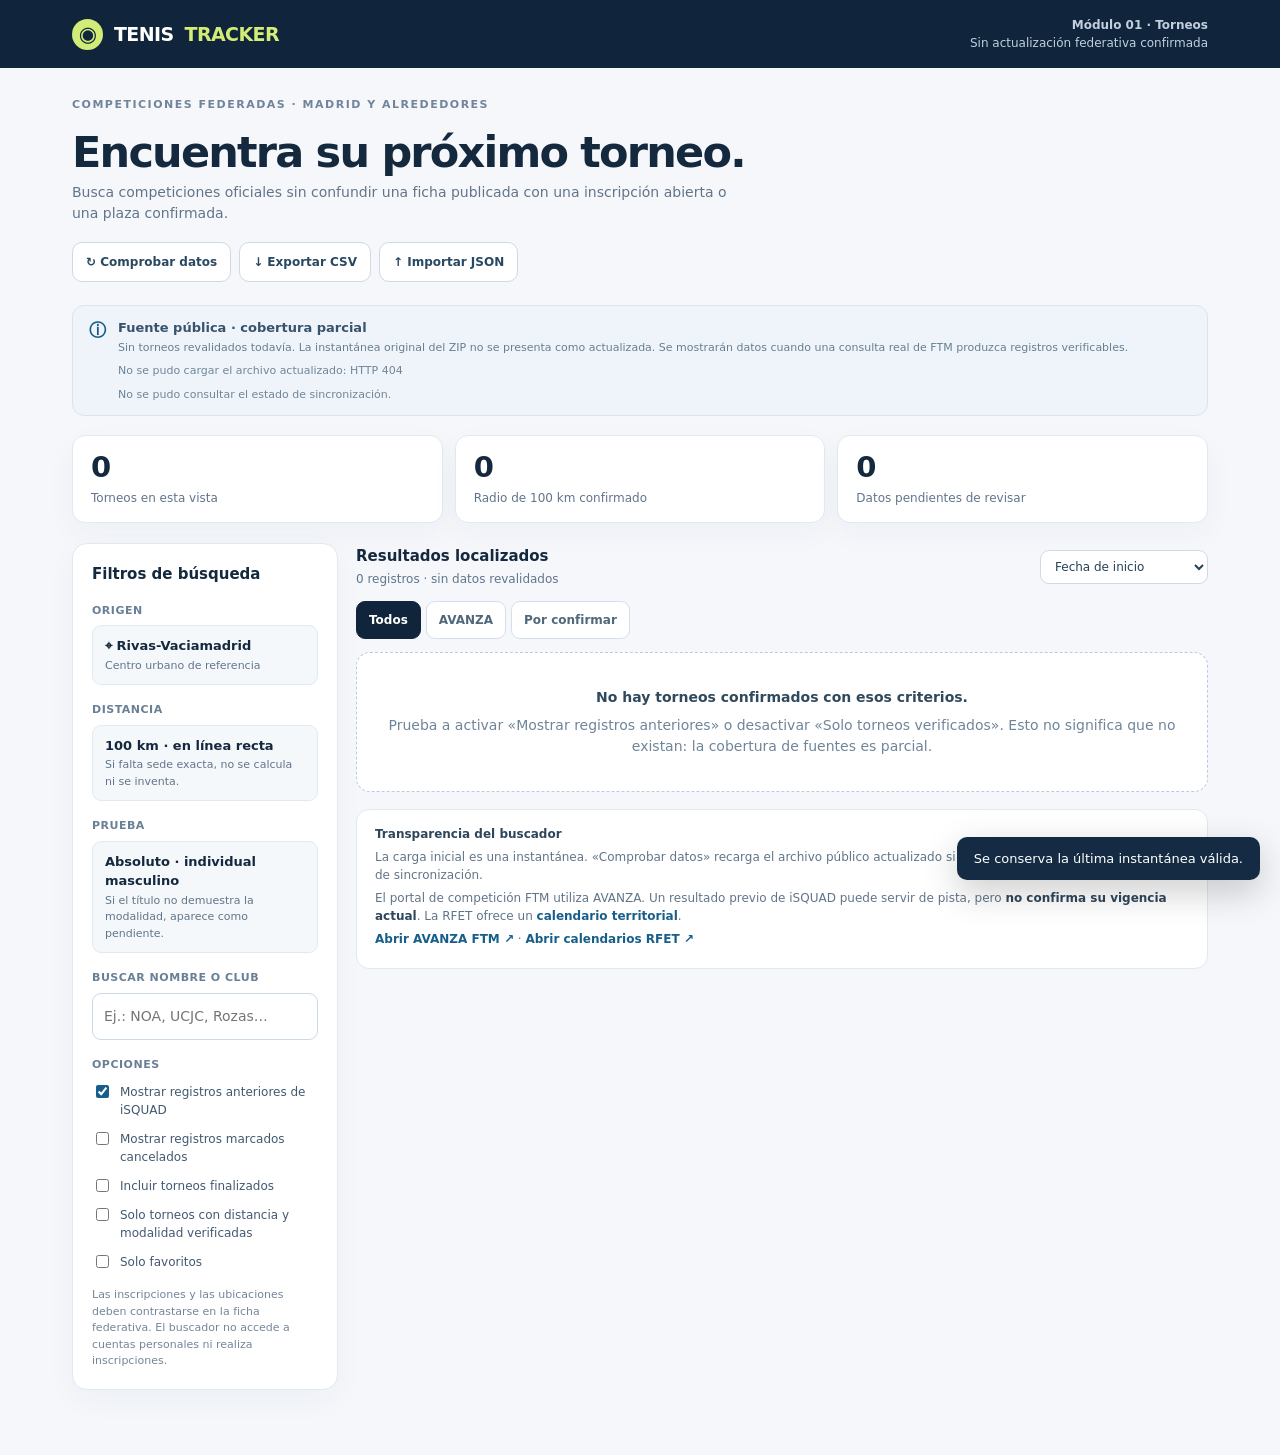
==== index.html @ 504c9804 "Publicar aplicación Tenis Tracker sin datos no revalidados" ====
<!doctype html>
<html lang="es">
<head>
<meta charset="utf-8"><meta name="viewport" content="width=device-width,initial-scale=1"><meta name="theme-color" content="#10243b">
<link rel="manifest" href="./manifest.webmanifest"><link rel="icon" href="assets/icon.svg" type="image/svg+xml">
<title>Tenis Tracker — Torneos</title>
<style>
:root{--nav:#10243b;--nav2:#1b3854;--lime:#d1ed77;--bg:#f5f7fb;--line:#e1e8f0;--paper:#fff;--text:#15293e;--muted:#61758a;--blue:#175e8b;--amber:#85541c;--amberbg:#fff2dc;--red:#a3373c;--redbg:#fff0f1;--ok:#215f4b;--okbg:#e9f6ee;--shadow:0 10px 30px rgba(32,55,79,.04)}*{box-sizing:border-box}html{scroll-behavior:smooth}body{margin:0;color:var(--text);background:var(--bg);font:14px/1.5 system-ui,-apple-system,'Segoe UI',Roboto,Arial,sans-serif}button,input,select{font:inherit}button{cursor:pointer}a{color:var(--blue);text-decoration:none}a:hover{text-decoration:underline}button:focus-visible,input:focus-visible,select:focus-visible{outline:3px solid #91b6db;outline-offset:2px}.header{background:var(--nav);color:white}.headerInner{max-width:1180px;margin:auto;padding:16px 22px;display:flex;align-items:center;justify-content:space-between;gap:15px}.logo{display:flex;align-items:center;gap:11px;font-size:19px;font-weight:900;letter-spacing:-.6px}.logoBall{width:31px;height:31px;border-radius:50%;display:grid;place-items:center;background:var(--lime);color:var(--nav);font-size:21px}.logo span{color:var(--lime)}.headerRight{font-size:12px;color:#c1d0df;text-align:right}.shell{max-width:1180px;margin:auto;padding:29px 22px 65px}.eyebrow{font-size:11px;text-transform:uppercase;color:#71849a;letter-spacing:1.5px;font-weight:800}.hero{display:flex;justify-content:space-between;align-items:end;gap:18px;flex-wrap:wrap;margin:6px 0 23px}.hero h1{font-size:clamp(28px,4.4vw,43px);letter-spacing:-1.8px;line-height:1.13;margin:8px 0 6px}.hero p{margin:0;color:var(--muted);max-width:660px}.heroBtns{display:flex;flex-wrap:wrap;gap:8px}.btn{border:1px solid #ccdae6;border-radius:10px;background:white;padding:10px 13px;font-size:12px;font-weight:800;color:#294861;display:inline-flex;align-items:center;gap:6px;justify-content:center}.btn:hover{background:#f0f5f8;text-decoration:none}.btn.primary{background:var(--nav);color:white;border-color:var(--nav)}.btn.primary:hover{background:#244661}.sourceBanner{border:1px solid #d9e4ed;background:#eef4fa;border-radius:12px;padding:12px 16px;display:flex;align-items:flex-start;gap:12px;margin-bottom:19px;color:#37536d}.sourceBanner .info{font-weight:900;color:#1a5c87;font-size:17px}.sourceBanner strong{display:block;font-size:13px}.sourceBanner small{display:block;margin-top:2px;color:#667e91;font-size:11px}.stats{display:grid;grid-template-columns:repeat(3,1fr);gap:12px;margin-bottom:20px}.stat{background:white;border:1px solid var(--line);border-radius:13px;padding:15px 18px;box-shadow:var(--shadow)}.statNum{font-size:29px;line-height:1.15;font-weight:850;letter-spacing:-1px}.statLabel{margin-top:5px;font-size:12px;color:var(--muted)}.content{display:grid;grid-template-columns:266px minmax(0,1fr);gap:18px;align-items:start}.pane{border:1px solid var(--line);border-radius:15px;background:white;box-shadow:var(--shadow)}.sidebar{padding:19px}.sidebar h2{font-size:15px;margin:0 0 12px}.flabel{display:block;font-size:11px;text-transform:uppercase;letter-spacing:.5px;font-weight:800;color:#688096;margin:17px 0 6px}.locked{background:#f5f8fb;border:1px solid #e2eaf1;border-radius:9px;padding:10px 12px;font-size:13px;font-weight:700}.locked small{font-size:11px;color:var(--muted);display:block;font-weight:400;margin-top:2px}.sidebar input[type=search]{width:100%;border:1px solid #ccdae5;padding:12px 11px;border-radius:9px;outline-color:#558dbd}.checks{display:grid;gap:11px;margin-top:10px}.check{display:flex;gap:8px;align-items:flex-start;color:#435970;font-size:12px;cursor:pointer}.check input{margin-top:2px;accent-color:var(--blue)}.sidebarHelp{font-size:11px;color:#74859a;margin:16px 0 0}.results{min-width:0}.resultTop{display:flex;align-items:center;justify-content:space-between;gap:12px;flex-wrap:wrap;margin:2px 0 12px}.resultTop strong{font-size:15px}.resultTop small{font-size:12px;color:var(--muted)}.resultTop select{border:1px solid #cfdae6;border-radius:9px;padding:8px 10px;background:white;color:#254257;font-size:12px}.tabs{display:flex;gap:5px;flex-wrap:wrap;margin-bottom:13px}.tab{border:1px solid #d4e0e9;background:white;border-radius:9px;padding:9px 12px;font-size:12px;font-weight:750;color:#50687b}.tab.active{color:white;border-color:var(--nav);background:var(--nav)}.list{display:grid;gap:13px}.tour{background:white;border:1px solid var(--line);border-radius:15px;padding:18px 20px;box-shadow:var(--shadow)}.cardHead{display:flex;justify-content:space-between;align-items:center;gap:8px;flex-wrap:wrap}.originTag{font-size:10px;color:#688197;font-weight:850;letter-spacing:.65px;text-transform:uppercase}.tag{font-size:11px;font-weight:800;padding:5px 9px;border-radius:100px;background:#e8f1f9;color:#255676}.tag.review{background:var(--amberbg);color:var(--amber)}.tag.cancel{background:var(--redbg);color:var(--red)}.tag.green{background:var(--okbg);color:var(--ok)}.tour h3{font-size:19px;letter-spacing:-.4px;line-height:1.25;margin:10px 0 5px}.sub{font-size:12px;color:#627a90}.pills{display:flex;flex-wrap:wrap;gap:7px;margin:13px 0}.pill{background:#f2f6fa;padding:6px 9px;border-radius:7px;font-size:11px;font-weight:650;color:#4a6377}.warning{border-left:3px solid #dbab62;background:#fffbf5;padding:9px 11px;border-radius:0 8px 8px 0;font-size:12px;color:#715730;margin:10px 0}.evidence{font-size:11px;color:#61798c;margin-top:9px}.cardFooter{border-top:1px solid var(--line);margin-top:13px;padding-top:13px;display:flex;align-items:center;justify-content:space-between;gap:12px;flex-wrap:wrap}.smallText{font-size:11px;color:#788c9f}.cardActions{display:flex;gap:7px;align-items:center}.fav{color:#325067;font-size:12px;font-weight:800;border:1px solid #d0deea;background:white;border-radius:8px;padding:8px 10px}.fav.on{background:#edf6d3;color:#44621b;border-color:#d4e5a1}.official{background:var(--nav);border:1px solid var(--nav);color:white;border-radius:8px;padding:8px 11px;font-size:12px;font-weight:800}.official:hover{background:var(--nav2);color:white;text-decoration:none}.empty{border:1px dashed #b7cce0;background:white;border-radius:14px;padding:34px 24px;text-align:center;color:#708599}.empty strong{display:block;color:#31495c;margin-bottom:7px}.details{margin-top:17px;background:white;border:1px solid var(--line);border-radius:13px;padding:15px 18px;color:#617589;font-size:12px}.details strong{color:#2e465b}.details p{margin:5px 0}.details a{font-weight:750}.loadStatus{font-size:11px;color:#708599;margin-top:7px}input[type=file]{display:none}.toast{position:fixed;bottom:20px;right:20px;background:#142b43;color:#fff;padding:12px 17px;border-radius:10px;box-shadow:0 12px 36px rgba(0,0,0,.2);font-size:13px;max-width:340px;z-index:100}.hidden{display:none!important}@media(max-width:850px){.content{grid-template-columns:1fr}.sidebar{display:grid;grid-template-columns:1fr 1fr;gap:0 17px}.sidebar h2,.sidebar .span2{grid-column:1/-1}}@media(max-width:550px){.headerInner{padding:14px 15px}.headerRight{max-width:180px}.shell{padding:21px 13px 45px}.hero{margin-bottom:18px}.heroBtns{width:100%}.heroBtns>*{flex:1}.stats{gap:7px}.stat{padding:12px 10px}.statNum{font-size:24px}.statLabel{font-size:10px}.sidebar{display:block}.tour{padding:14px}.tour h3{font-size:17px}.cardFooter{align-items:flex-start}.cardActions{width:100%;justify-content:flex-end}.sourceBanner{padding:10px}}
</style>
</head>
<body>
<header class="header"><div class="headerInner"><div class="logo"><div class="logoBall">◉</div> TENIS<span>TRACKER</span></div><div class="headerRight"><strong>Módulo 01 · Torneos</strong><div id="headerDate">Cargando instantánea…</div></div></div></header>
<main class="shell">
 <div class="eyebrow">Competiciones federadas · Madrid y alrededores</div>
 <div class="hero"><div><h1>Encuentra su próximo torneo.</h1><p>Busca competiciones oficiales sin confundir una ficha publicada con una inscripción abierta o una plaza confirmada.</p></div><div class="heroBtns"><button class="btn" id="refresh">↻ Comprobar datos</button><button class="btn" id="csv">↓ Exportar CSV</button><label class="btn" for="file">↑ Importar JSON</label><input id="file" type="file" accept="application/json,.json"></div></div>
 <div class="sourceBanner"><span class="info">ⓘ</span><div><strong id="coverageTitle">Fuente pública · cobertura parcial</strong><small id="coverageText">Solo se muestran datos asociados a fichas y listados federativos. No hay API pública verificada ni conexión en directo desde el navegador.</small><div id="loadStatus" class="loadStatus"></div><div id="syncStatus" class="loadStatus" role="status"></div></div></div>
 <section class="stats" aria-label="Resumen"><div class="stat"><div class="statNum" id="count">—</div><div class="statLabel">Torneos en esta vista</div></div><div class="stat"><div class="statNum" id="inRadius">—</div><div class="statLabel">Radio de 100 km confirmado</div></div><div class="stat"><div class="statNum" id="needsReview">—</div><div class="statLabel">Datos pendientes de revisar</div></div></section>
 <div class="content">
  <aside class="pane sidebar"><h2>Filtros de búsqueda</h2><div><label class="flabel">Origen</label><div class="locked">⌖ Rivas-Vaciamadrid<small>Centro urbano de referencia</small></div></div><div><label class="flabel">Distancia</label><div class="locked">100 km · en línea recta<small>Si falta sede exacta, no se calcula ni se inventa.</small></div></div><div class="span2"><label class="flabel">Prueba</label><div class="locked">Absoluto · individual masculino<small>Si el título no demuestra la modalidad, aparece como pendiente.</small></div></div><div class="span2"><label class="flabel" for="query">Buscar nombre o club</label><input id="query" type="search" placeholder="Ej.: NOA, UCJC, Rozas…" autocomplete="off"></div><div class="span2"><label class="flabel">Opciones</label><div class="checks"><label class="check"><input id="includeLegacy" type="checkbox" checked> Mostrar registros anteriores de iSQUAD</label><label class="check"><input id="includeCanceled" type="checkbox"> Mostrar registros marcados cancelados</label><label class="check"><input id="includeEnded" type="checkbox"> Incluir torneos finalizados</label><label class="check"><input id="exactOnly" type="checkbox"> Solo torneos con distancia y modalidad verificadas</label><label class="check"><input id="onlyFav" type="checkbox"> Solo favoritos</label></div></div><div class="sidebarHelp span2">Las inscripciones y las ubicaciones deben contrastarse en la ficha federativa. El buscador no accede a cuentas personales ni realiza inscripciones.</div></aside>
  <section class="results"><div class="resultTop"><div><strong>Resultados localizados</strong><br><small id="hint">Clasificación conservadora por nivel de verificación</small></div><select id="sort" aria-label="Orden"><option value="date">Fecha de inicio</option><option value="ending">Fecha de finalización</option><option value="name">Nombre A–Z</option></select></div><nav class="tabs" aria-label="Tipo de resultados"><button data-tab="all" class="tab active">Todos</button><button data-tab="published" class="tab">AVANZA</button><button data-tab="pending" class="tab">Por confirmar</button></nav><div id="cards" class="list" aria-live="polite"></div>
   <div class="details"><strong>Transparencia del buscador</strong><p id="desc">La carga inicial es una instantánea. «Comprobar datos» recarga el archivo público actualizado si la web está alojada con un proceso de sincronización.</p><p>El portal de competición FTM utiliza AVANZA. Un resultado previo de iSQUAD puede servir de pista, pero <strong>no confirma su vigencia actual</strong>. La RFET ofrece un <a href="https://www.rfet.es/es/calendarios.html" target="_blank" rel="noopener">calendario territorial</a>.</p><p><a href="https://competicion.ftm.es/app/" target="_blank" rel="noopener">Abrir AVANZA FTM ↗</a> · <a href="https://www.rfet.es/es/calendarios.html" target="_blank" rel="noopener">Abrir calendarios RFET ↗</a></p></div>
  </section>
 </div>
</main><div id="toast" class="toast hidden" role="status" aria-live="polite"></div>
<script>
const EMBEDDED = {"schemaVersion":1,"generatedAt":null,"generationMode":"sin_sincronizacion_real_confirmada","origin":{"name":"Rivas-Vaciamadrid","lat":40.3293,"lon":-3.5161,"radiusKm":100},"coverage":"Sin torneos revalidados todavía. La instantánea original del ZIP no se presenta como actualizada. Se mostrarán datos cuando una consulta real de FTM produzca registros verificables.","sources":[{"label":"FTM AVANZA · portal oficial","url":"https://competicion.ftm.es/app/","role":"primaria"},{"label":"RFET · calendarios territoriales","url":"https://www.rfet.es/es/calendarios.html","role":"enlace institucional"}],"tournaments":[]};
let payload=EMBEDDED, tab='all', toastTimer=null;const $=id=>document.getElementById(id);
const allowedHosts=['competicion.ftm.es','ftm.es','www.rfet.es','resultadostenis.isquad.es'];
function validURL(input){try{const u=new URL(input);return u.protocol==='https:'&&allowedHosts.includes(u.hostname)?u.href:null}catch(_){return null}}
function esc(s){return String(s??'').replace(/[&<>"']/g,c=>({'&':'&amp;','<':'&lt;','>':'&gt;','"':'&quot;',"'":'&#39;'}[c]))}
function asDate(s){if(!/^\d{4}-\d\d-\d\d$/.test(s))return null;const d=new Date(s+'T12:00:00Z');return Number.isNaN(d.getTime())?null:d}
function todayISO(){const parts=new Intl.DateTimeFormat('en-CA',{year:'numeric',month:'2-digit',day:'2-digit',timeZone:'Europe/Madrid'}).formatToParts(new Date());const d=Object.fromEntries(parts.map(p=>[p.type,p.value]));return `${d.year}-${d.month}-${d.day}`}
function dateLabel(s){const d=asDate(s);return d?new Intl.DateTimeFormat('es-ES',{day:'numeric',month:'short',year:'numeric',timeZone:'UTC'}).format(d):'Fecha pendiente'}
function dateTimeLabel(s){const d=new Date(s||'');return Number.isNaN(d.valueOf())?'fecha desconocida':new Intl.DateTimeFormat('es-ES',{day:'numeric',month:'short',year:'numeric',hour:'2-digit',minute:'2-digit',timeZone:'Europe/Madrid'}).format(d)}
function toast(s){$('toast').textContent=s;$('toast').classList.remove('hidden');clearTimeout(toastTimer);toastTimer=setTimeout(()=>$('toast').classList.add('hidden'),4300)}
function validate(d){if(!d||d.schemaVersion!==1||!Array.isArray(d.tournaments)||d.tournaments.length>5000)throw new Error('Formato de datos no válido');for(const t of d.tournaments){if(!t.id||!t.name||!asDate(t.startDate)||!asDate(t.endDate)||!validURL(t.sourceUrl))throw new Error('Falta identificador, fecha o fuente oficial segura');if(t.distanceKm!==null&&t.distanceKm!==undefined&&(!Number.isFinite(t.distanceKm)||t.distanceKm<0))throw new Error('Distancia inválida');}return d}
let favourites=new Set();try{favourites=new Set(JSON.parse(localStorage.getItem('tt_v2_favs')||'[]'))}catch(_){}
function status(t){if(t.status==='cancelled'||t.status==='cancelled_legacy')return ['Cancelado en origen previo','cancel'];if(t.status==='needs_review')return ['Conflicto · revisar','review'];if(t.verification==='isquad_prior')return ['Pendiente AVANZA','review'];if(t.individualMaleVerified&&t.distanceVerified&&t.distanceKm<=100)return ['Datos contrastados','green'];return ['Publicado · sin verificar','review']}
function filtered(){const q=$('query').value.trim().toLocaleLowerCase('es');const now=todayISO();return payload.tournaments.filter(t=>{if(!$('includeLegacy').checked&&t.verification==='isquad_prior')return false;if(!$('includeCanceled').checked&&(t.status==='cancelled'||t.status==='cancelled_legacy'))return false;if(!$('includeEnded').checked&&t.endDate<now)return false;if($('exactOnly').checked&&!(t.distanceVerified&&Number(t.distanceKm)<=100&&t.individualMaleVerified))return false;if($('onlyFav').checked&&!favourites.has(t.id))return false;if(tab==='published'&&t.verification!=='ftm_home'&&t.verification!=='ftm_club'&&t.verification!=='ftm_api')return false;if(tab==='pending'&&t.verification!=='isquad_prior'&&t.status!=='needs_review'&&t.individualMaleVerified&&t.distanceVerified)return false;return !q||`${t.name} ${t.club||''} ${t.location||''}`.toLocaleLowerCase('es').includes(q)}).sort((a,b)=>{const order=$('sort').value;if(order==='name')return a.name.localeCompare(b.name,'es');if(order==='ending')return a.endDate.localeCompare(b.endDate);return a.startDate.localeCompare(b.startDate)})}
function render(){let all=filtered();$('count').textContent=all.length;$('inRadius').textContent=all.filter(t=>t.distanceVerified&&Number(t.distanceKm)<=100&&t.individualMaleVerified).length;$('needsReview').textContent=all.filter(t=>!t.distanceVerified||!t.individualMaleVerified||t.status==='needs_review'||t.verification==='isquad_prior').length;
$('headerDate').textContent=payload.generatedAt?'Datos obtenidos: '+dateTimeLabel(payload.generatedAt):'Sin actualización federativa confirmada';$('coverageText').textContent=payload.coverage||'Cobertura parcial: los registros de la portada no abarcan todos los torneos';$('hint').textContent=all.length+' registros · '+(payload.generatedAt?'última obtención '+dateTimeLabel(payload.generatedAt):'sin datos revalidados');
$('cards').innerHTML=all.length?all.map(t=>{let [lab,cls]=status(t);const link=validURL(t.sourceUrl);const extra=validURL(t.extraSourceUrl);const distance=t.distanceVerified&&t.distanceKm!==null?(t.distanceKm.toFixed(1)+' km'):'Distancia sin verificar';const cat=(t.individualMaleVerified?'Individual masculino confirmado':'Individual masculino por confirmar');return `<article class="tour"><div class="cardHead"><span class="originTag">${t.verification==='isquad_prior'?'iSQUAD · registro anterior':'FTM · AVANZA'}</span><span class="tag ${cls}">${esc(lab)}</span></div><h3>${esc(t.name)}</h3><div class="sub">⌖ ${esc(t.club||'Organizador sin verificar')}</div><div class="pills"><span class="pill">▦ ${dateLabel(t.startDate)} – ${dateLabel(t.endDate)}</span><span class="pill">${esc(cat)}</span><span class="pill">${esc(distance)}</span>${t.surface?`<span class="pill">${esc(t.surface)}</span>`:''}</div><div class="sub">${esc(t.location||'Sede sin confirmar')} · Inscripción: ${t.registration==='open'?'Abierta (confirmación fechada)':t.registration==='closed'?'Cerrada en registro de origen':'No confirmada'}</div>${t.note?`<div class="warning">${esc(t.note)}</div>`:''}<div class="evidence">${esc(t.evidence||'Fuente publicada; faltan campos por contrastar.')}</div><div class="cardFooter"><div class="smallText">ID ${esc(t.id)}${extra?`<div><a href="${extra}" target="_blank" rel="noopener noreferrer">Contrastar segunda fuente ↗</a></div>`:''}</div><div class="cardActions"><button class="fav ${favourites.has(t.id)?'on':''}" data-fav="${esc(t.id)}">${favourites.has(t.id)?'★ Guardado':'☆ Guardar'}</button>${link?`<a class="official" href="${link}" target="_blank" rel="noopener noreferrer">Fuente oficial ↗</a>`:''}</div></div></article>`}).join(''):'<div class="empty"><strong>No hay torneos confirmados con esos criterios.</strong>Prueba a activar «Mostrar registros anteriores» o desactivar «Solo torneos verificados». Esto no significa que no existan: la cobertura de fuentes es parcial.</div>';
document.querySelectorAll('[data-fav]').forEach(el=>el.addEventListener('click',()=>{let k=el.dataset.fav;favourites.has(k)?favourites.delete(k):favourites.add(k);try{localStorage.setItem('tt_v2_favs',JSON.stringify([...favourites]))}catch(_){}render()}))}
['query','includeLegacy','includeCanceled','includeEnded','exactOnly','onlyFav','sort'].forEach(id=>$(id).addEventListener(id==='query'?'input':'change',render));document.querySelectorAll('[data-tab]').forEach(el=>el.addEventListener('click',()=>{tab=el.dataset.tab;document.querySelectorAll('[data-tab]').forEach(a=>a.classList.toggle('active',a.dataset.tab===tab));render()}));
async function refresh(){if(location.protocol==='file:'){toast('Archivo local: importa un JSON actualizado; la descarga directa de FTM requiere el sincronizador.');return} $('loadStatus').textContent='Buscando archivo de datos actualizado…';try{const r=await fetch('./data/torneos.json?ts='+Date.now(),{cache:'no-store'});if(!r.ok)throw new Error('HTTP '+r.status);const p=validate(await r.json());payload=p;render();$('loadStatus').textContent='Archivo del servidor cargado correctamente.';toast('Datos del servidor cargados. No implica consulta en directo a la FTM.')}catch(e){$('loadStatus').textContent='No se pudo cargar el archivo actualizado: '+e.message;toast('Se conserva la última instantánea válida.')}}
$('refresh').addEventListener('click',refresh);$('file').addEventListener('change',async e=>{const f=e.target.files?.[0];if(!f)return;try{const p=validate(JSON.parse(await f.text()));payload=p;render();$('loadStatus').textContent='Archivo importado manualmente: '+f.name;toast('Importación completada ('+p.tournaments.length+' registros).')}catch(err){toast('Importación rechazada: '+err.message)}finally{e.target.value=''}});
$('csv').addEventListener('click',()=>{const headers=['Nombre','Inicio','Fin','Club','Categoria','Individual masculino verificado','Distancia km','Distancia verificada','Estado','Origen','Fuente'];const lines=[headers,...filtered().map(t=>[t.name,t.startDate,t.endDate,t.club,t.category,t.individualMaleVerified?'Sí':'No',t.distanceKm??'',t.distanceVerified?'Sí':'No',t.status,t.verification,t.sourceUrl])];const csv='\ufeff'+lines.map(row=>row.map(x=>'"'+String(x??'').replaceAll('"','""')+'"').join(';')).join('\r\n');const a=document.createElement('a');a.href=URL.createObjectURL(new Blob([csv],{type:'text/csv;charset=utf-8'}));a.download='tenis_tracker_torneos.csv';a.click();setTimeout(()=>URL.revokeObjectURL(a.href),1000)});
render();if(location.protocol.startsWith('http')){refresh();fetch('./data/sync-status.json?ts='+Date.now(),{cache:'no-store'}).then(r=>{if(!r.ok)throw new Error();return r.json()}).then(s=>{$('syncStatus').textContent='Último intento: '+dateTimeLabel(s.checkedAt)+' · '+s.message;$('coverageTitle').textContent=s.success?'Consulta real FTM · cobertura parcial':'Sincronización pendiente · datos sin actualizar'}).catch(()=>{$('syncStatus').textContent='No se pudo consultar el estado de sincronización.'})};if('serviceWorker'in navigator&&location.protocol==='https:')navigator.serviceWorker.register('./sw.js').catch(()=>{});
</script>
</body>
</html>
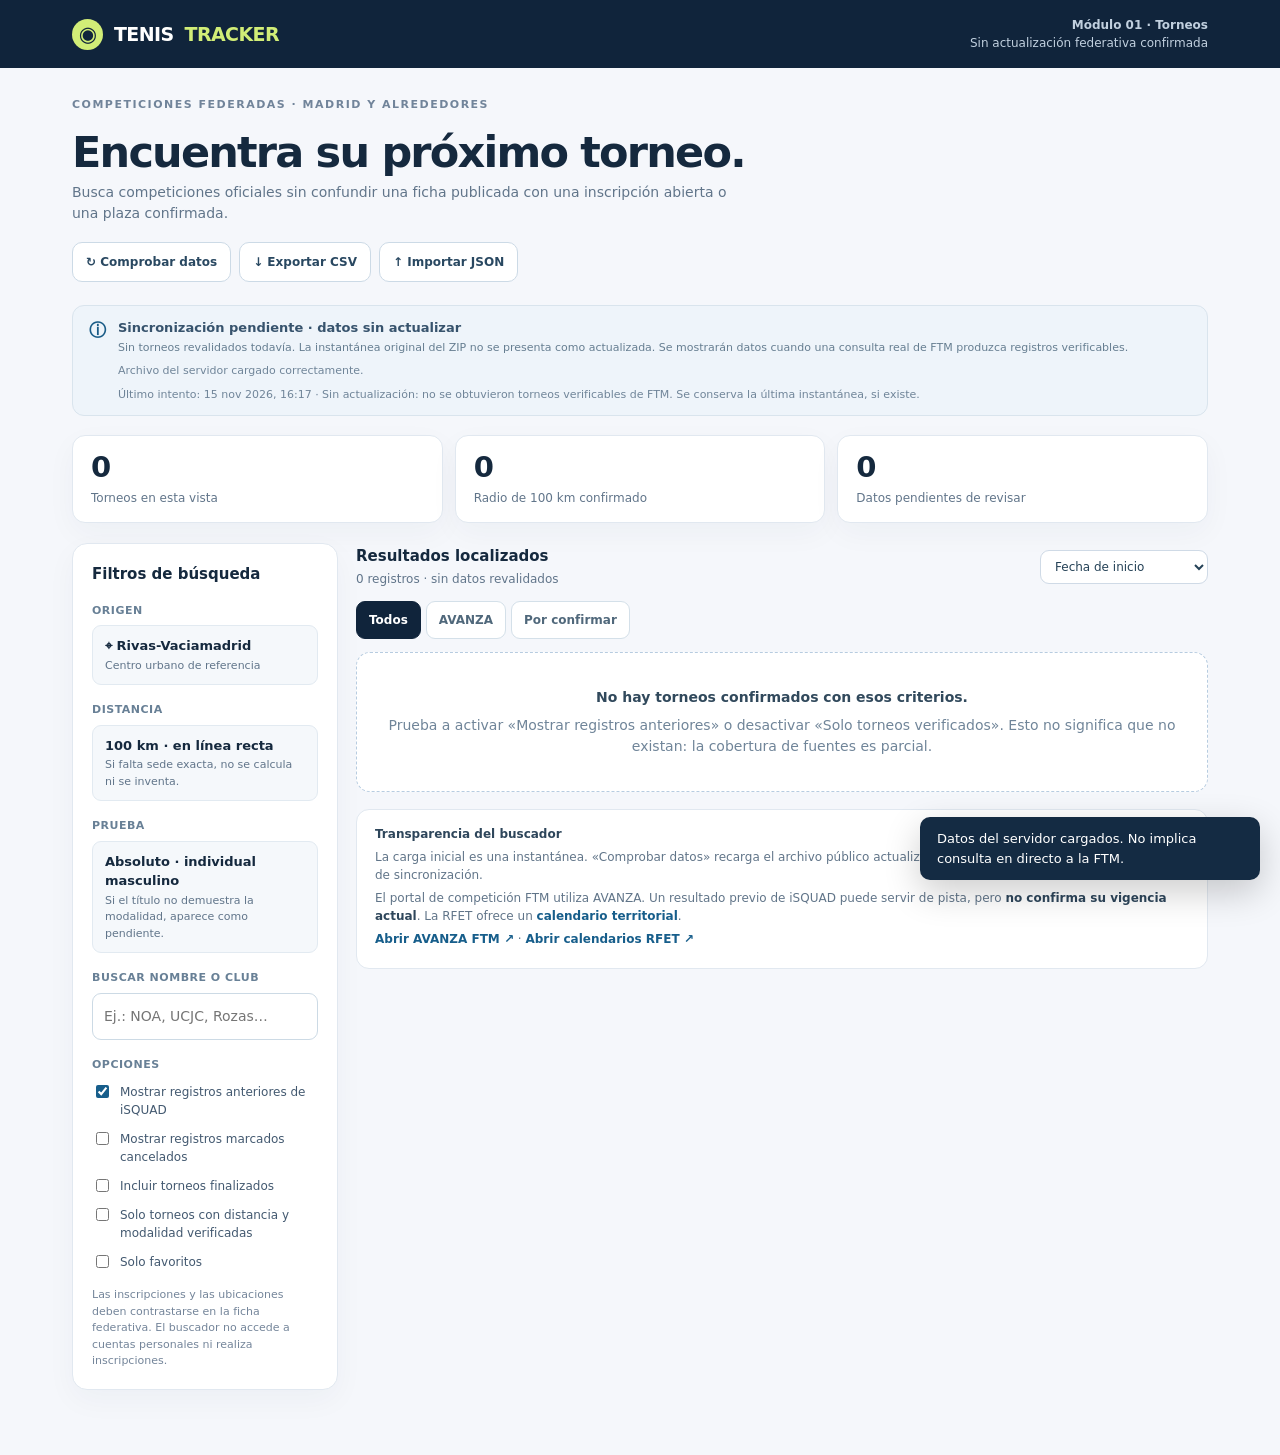
==== commit 88effcd0: "Preparar lector de páginas públicas renderizadas" ====
--- a/index.html
+++ b/index.html
@@ -35,11 +35,11 @@
 function toast(s){$('toast').textContent=s;$('toast').classList.remove('hidden');clearTimeout(toastTimer);toastTimer=setTimeout(()=>$('toast').classList.add('hidden'),4300)}
 function validate(d){if(!d||d.schemaVersion!==1||!Array.isArray(d.tournaments)||d.tournaments.length>5000)throw new Error('Formato de datos no válido');for(const t of d.tournaments){if(!t.id||!t.name||!asDate(t.startDate)||!asDate(t.endDate)||!validURL(t.sourceUrl))throw new Error('Falta identificador, fecha o fuente oficial segura');if(t.distanceKm!==null&&t.distanceKm!==undefined&&(!Number.isFinite(t.distanceKm)||t.distanceKm<0))throw new Error('Distancia inválida');}return d}
 let favourites=new Set();try{favourites=new Set(JSON.parse(localStorage.getItem('tt_v2_favs')||'[]'))}catch(_){}
-function status(t){if(t.status==='cancelled'||t.status==='cancelled_legacy')return ['Cancelado en origen previo','cancel'];if(t.status==='needs_review')return ['Conflicto · revisar','review'];if(t.verification==='isquad_prior')return ['Pendiente AVANZA','review'];if(t.individualMaleVerified&&t.distanceVerified&&t.distanceKm<=100)return ['Datos contrastados','green'];return ['Publicado · sin verificar','review']}
-function filtered(){const q=$('query').value.trim().toLocaleLowerCase('es');const now=todayISO();return payload.tournaments.filter(t=>{if(!$('includeLegacy').checked&&t.verification==='isquad_prior')return false;if(!$('includeCanceled').checked&&(t.status==='cancelled'||t.status==='cancelled_legacy'))return false;if(!$('includeEnded').checked&&t.endDate<now)return false;if($('exactOnly').checked&&!(t.distanceVerified&&Number(t.distanceKm)<=100&&t.individualMaleVerified))return false;if($('onlyFav').checked&&!favourites.has(t.id))return false;if(tab==='published'&&t.verification!=='ftm_home'&&t.verification!=='ftm_club'&&t.verification!=='ftm_api')return false;if(tab==='pending'&&t.verification!=='isquad_prior'&&t.status!=='needs_review'&&t.individualMaleVerified&&t.distanceVerified)return false;return !q||`${t.name} ${t.club||''} ${t.location||''}`.toLocaleLowerCase('es').includes(q)}).sort((a,b)=>{const order=$('sort').value;if(order==='name')return a.name.localeCompare(b.name,'es');if(order==='ending')return a.endDate.localeCompare(b.endDate);return a.startDate.localeCompare(b.startDate)})}
+function status(t){if(t.status==='cancelled'||t.status==='cancelled_legacy')return ['Cancelado en origen previo','cancel'];if(t.status==='needs_review')return [t.hasNotice?'Aviso en la ficha · revisar':'Conflicto · revisar','review'];if(t.verification==='isquad_prior')return ['Pendiente AVANZA','review'];if(t.individualMaleVerified&&t.distanceVerified&&Number.isFinite(t.distanceKm)&&t.distanceKm<=100)return ['Datos contrastados','green'];return ['Publicado · sin verificar','review']}
+function filtered(){const q=$('query').value.trim().toLocaleLowerCase('es');const now=todayISO();return payload.tournaments.filter(t=>{if(!$('includeLegacy').checked&&t.verification==='isquad_prior')return false;if(!$('includeCanceled').checked&&(t.status==='cancelled'||t.status==='cancelled_legacy'))return false;if(!$('includeEnded').checked&&t.endDate<now)return false;if($('exactOnly').checked&&!(t.distanceVerified&&Number(t.distanceKm)<=100&&t.individualMaleVerified))return false;if($('onlyFav').checked&&!favourites.has(t.id))return false;if(tab==='published'&&t.verification!=='ftm_home'&&t.verification!=='ftm_club'&&t.verification!=='ftm_api'&&t.verification!=='ftm_browser')return false;if(tab==='pending'&&t.verification!=='isquad_prior'&&t.status!=='needs_review'&&t.individualMaleVerified&&t.distanceVerified)return false;return !q||`${t.name} ${t.club||''} ${t.location||''}`.toLocaleLowerCase('es').includes(q)}).sort((a,b)=>{const order=$('sort').value;if(order==='name')return a.name.localeCompare(b.name,'es');if(order==='ending')return a.endDate.localeCompare(b.endDate);return a.startDate.localeCompare(b.startDate)})}
 function render(){let all=filtered();$('count').textContent=all.length;$('inRadius').textContent=all.filter(t=>t.distanceVerified&&Number(t.distanceKm)<=100&&t.individualMaleVerified).length;$('needsReview').textContent=all.filter(t=>!t.distanceVerified||!t.individualMaleVerified||t.status==='needs_review'||t.verification==='isquad_prior').length;
 $('headerDate').textContent=payload.generatedAt?'Datos obtenidos: '+dateTimeLabel(payload.generatedAt):'Sin actualización federativa confirmada';$('coverageText').textContent=payload.coverage||'Cobertura parcial: los registros de la portada no abarcan todos los torneos';$('hint').textContent=all.length+' registros · '+(payload.generatedAt?'última obtención '+dateTimeLabel(payload.generatedAt):'sin datos revalidados');
-$('cards').innerHTML=all.length?all.map(t=>{let [lab,cls]=status(t);const link=validURL(t.sourceUrl);const extra=validURL(t.extraSourceUrl);const distance=t.distanceVerified&&t.distanceKm!==null?(t.distanceKm.toFixed(1)+' km'):'Distancia sin verificar';const cat=(t.individualMaleVerified?'Individual masculino confirmado':'Individual masculino por confirmar');return `<article class="tour"><div class="cardHead"><span class="originTag">${t.verification==='isquad_prior'?'iSQUAD · registro anterior':'FTM · AVANZA'}</span><span class="tag ${cls}">${esc(lab)}</span></div><h3>${esc(t.name)}</h3><div class="sub">⌖ ${esc(t.club||'Organizador sin verificar')}</div><div class="pills"><span class="pill">▦ ${dateLabel(t.startDate)} – ${dateLabel(t.endDate)}</span><span class="pill">${esc(cat)}</span><span class="pill">${esc(distance)}</span>${t.surface?`<span class="pill">${esc(t.surface)}</span>`:''}</div><div class="sub">${esc(t.location||'Sede sin confirmar')} · Inscripción: ${t.registration==='open'?'Abierta (confirmación fechada)':t.registration==='closed'?'Cerrada en registro de origen':'No confirmada'}</div>${t.note?`<div class="warning">${esc(t.note)}</div>`:''}<div class="evidence">${esc(t.evidence||'Fuente publicada; faltan campos por contrastar.')}</div><div class="cardFooter"><div class="smallText">ID ${esc(t.id)}${extra?`<div><a href="${extra}" target="_blank" rel="noopener noreferrer">Contrastar segunda fuente ↗</a></div>`:''}</div><div class="cardActions"><button class="fav ${favourites.has(t.id)?'on':''}" data-fav="${esc(t.id)}">${favourites.has(t.id)?'★ Guardado':'☆ Guardar'}</button>${link?`<a class="official" href="${link}" target="_blank" rel="noopener noreferrer">Fuente oficial ↗</a>`:''}</div></div></article>`}).join(''):'<div class="empty"><strong>No hay torneos confirmados con esos criterios.</strong>Prueba a activar «Mostrar registros anteriores» o desactivar «Solo torneos verificados». Esto no significa que no existan: la cobertura de fuentes es parcial.</div>';
+$('cards').innerHTML=all.length?all.map(t=>{let [lab,cls]=status(t);const link=validURL(t.sourceUrl);const extra=validURL(t.extraSourceUrl);const distance=t.distanceVerified&&t.distanceKm!==null?(t.distanceKm.toFixed(1)+' km'):'Distancia sin verificar';const cat=(t.individualMaleVerified?'Individual masculino confirmado':'Individual masculino por confirmar');return `<article class="tour"><div class="cardHead"><span class="originTag">${t.verification==='isquad_prior'?'iSQUAD · registro anterior':'FTM · AVANZA'}</span><span class="tag ${cls}">${esc(lab)}</span></div><h3>${esc(t.name)}</h3><div class="sub">⌖ ${esc(t.club||'Organizador sin verificar')}</div><div class="pills"><span class="pill">▦ ${dateLabel(t.startDate)} – ${dateLabel(t.endDate)}</span><span class="pill">${esc(cat)}</span><span class="pill">${esc(distance)}</span>${t.surface?`<span class="pill">${esc(t.surface)}</span>`:''}</div><div class="sub">${esc(t.location||'Sede sin confirmar')} · Inscripción: ${t.registration==='open'?'Abierta (confirmación fechada)':t.registration==='closed'?'Plazo cerrado en ficha consultada':'No confirmada'}</div>${t.note?`<div class="warning">${esc(t.note)}</div>`:''}<div class="evidence">${esc(t.evidence||'Fuente publicada; faltan campos por contrastar.')}</div><div class="cardFooter"><div class="smallText">ID ${esc(t.id)}${extra?`<div><a href="${extra}" target="_blank" rel="noopener noreferrer">Contrastar segunda fuente ↗</a></div>`:''}</div><div class="cardActions"><button class="fav ${favourites.has(t.id)?'on':''}" data-fav="${esc(t.id)}">${favourites.has(t.id)?'★ Guardado':'☆ Guardar'}</button>${link?`<a class="official" href="${link}" target="_blank" rel="noopener noreferrer">Fuente oficial ↗</a>`:''}</div></div></article>`}).join(''):'<div class="empty"><strong>No hay torneos confirmados con esos criterios.</strong>Prueba a activar «Mostrar registros anteriores» o desactivar «Solo torneos verificados». Esto no significa que no existan: la cobertura de fuentes es parcial.</div>';
 document.querySelectorAll('[data-fav]').forEach(el=>el.addEventListener('click',()=>{let k=el.dataset.fav;favourites.has(k)?favourites.delete(k):favourites.add(k);try{localStorage.setItem('tt_v2_favs',JSON.stringify([...favourites]))}catch(_){}render()}))}
 ['query','includeLegacy','includeCanceled','includeEnded','exactOnly','onlyFav','sort'].forEach(id=>$(id).addEventListener(id==='query'?'input':'change',render));document.querySelectorAll('[data-tab]').forEach(el=>el.addEventListener('click',()=>{tab=el.dataset.tab;document.querySelectorAll('[data-tab]').forEach(a=>a.classList.toggle('active',a.dataset.tab===tab));render()}));
 async function refresh(){if(location.protocol==='file:'){toast('Archivo local: importa un JSON actualizado; la descarga directa de FTM requiere el sincronizador.');return} $('loadStatus').textContent='Buscando archivo de datos actualizado…';try{const r=await fetch('./data/torneos.json?ts='+Date.now(),{cache:'no-store'});if(!r.ok)throw new Error('HTTP '+r.status);const p=validate(await r.json());payload=p;render();$('loadStatus').textContent='Archivo del servidor cargado correctamente.';toast('Datos del servidor cargados. No implica consulta en directo a la FTM.')}catch(e){$('loadStatus').textContent='No se pudo cargar el archivo actualizado: '+e.message;toast('Se conserva la última instantánea válida.')}}
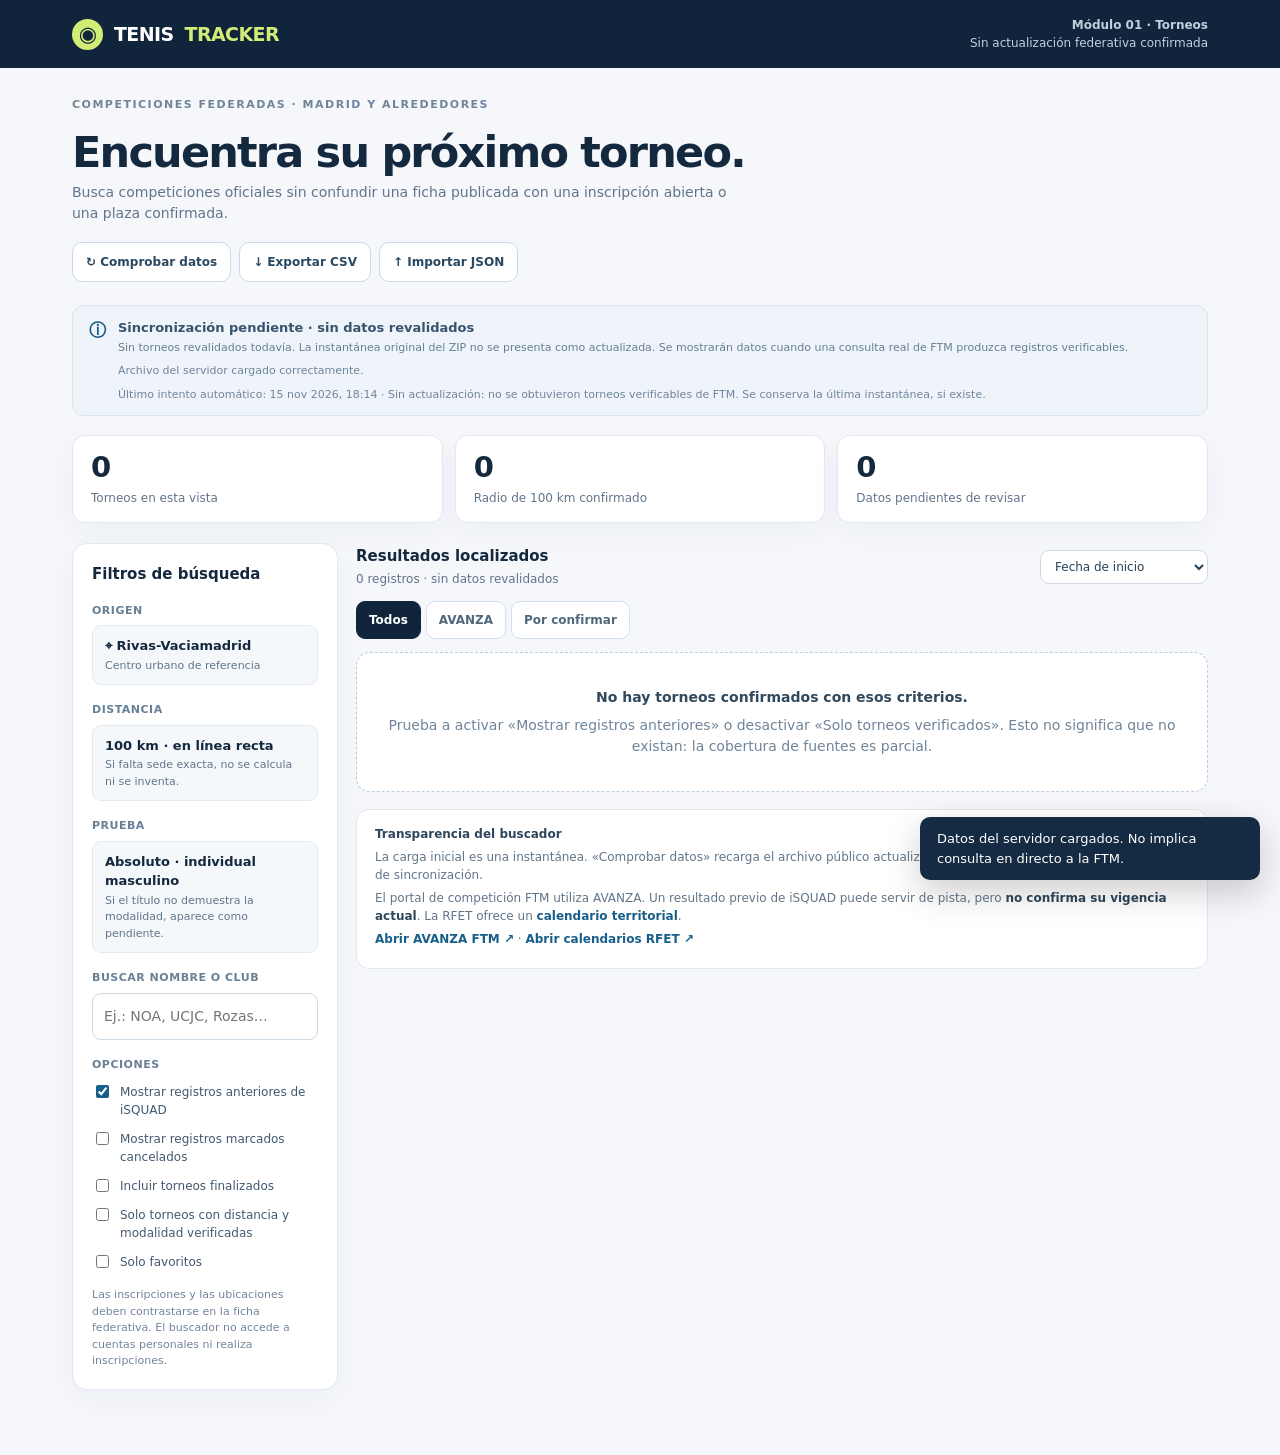
==== commit 15848b2a: "Distinguir revisión manual de sincronización automática pendiente" ====
--- a/index.html
+++ b/index.html
@@ -23,7 +23,7 @@
  </div>
 </main><div id="toast" class="toast hidden" role="status" aria-live="polite"></div>
 <script>
-const EMBEDDED = {"schemaVersion":1,"generatedAt":null,"generationMode":"sin_sincronizacion_real_confirmada","origin":{"name":"Rivas-Vaciamadrid","lat":40.3293,"lon":-3.5161,"radiusKm":100},"coverage":"Sin torneos revalidados todavía. La instantánea original del ZIP no se presenta como actualizada. Se mostrarán datos cuando una consulta real de FTM produzca registros verificables.","sources":[{"label":"FTM AVANZA · portal oficial","url":"https://competicion.ftm.es/app/","role":"primaria"},{"label":"RFET · calendarios territoriales","url":"https://www.rfet.es/es/calendarios.html","role":"enlace institucional"}],"tournaments":[]};
+const EMBEDDED = {"schemaVersion":1,"generatedAt":"2026-11-15T18:16:49+01:00","generationMode":"revision_manual_navegador","origin":{"name":"Rivas-Vaciamadrid","lat":40.3293,"lon":-3.5161,"radiusKm":100},"coverage":"Revisión manual real de 8 fichas públicas de tenis absoluto de octubre, noviembre y diciembre de 2026. Modalidad masculina comprobada en cada ficha. Cobertura parcial; distancias y plazas disponibles sin verificar. GitHub Actions sigue sin acceso automático a FTM.","sources":[{"label":"FTM AVANZA · calendario y fichas públicas","url":"https://competicion.ftm.es/app/calendario/mensual","role":"primaria"},{"label":"RFET · directorio territorial","url":"https://www.rfet.es/es/calendarios.html","role":"directorio"}],"tournaments":[{"id":"ftm-3862","name":"IX TORNEO ABSOLUTO OTOÑO UCJC SPORTS CLUB","club":"CLUB DEPORTIVO CULTURAL SEK","startDate":"2026-10-30","endDate":"2026-11-15","category":"Absoluto","categoryVerified":true,"individualMaleVerified":true,"registration":"closed","status":"needs_review","verification":"ftm_browser_reviewed","location":"Sede de juego sin confirmar","distanceKm":null,"distanceVerified":false,"surface":null,"sourceUrl":"https://competicion.ftm.es/app/torneos/mensual/3862/","extraSourceUrl":null,"note":"La ficha contiene una notificación de jornada: consulta la fuente para conocer su alcance. No se marca como cancelado todo el torneo.","evidence":"Revisión manual de calendario y ficha pública AVANZA. La prueba Absoluto Individual Masculino aparece en Pruebas y cuadros.","registrationDeadline":"2026-10-27T22:00+01:00","venueVerified":false,"hasNotice":true,"checkedAt":"2026-11-15T18:16:49+01:00"},{"id":"ftm-3831","name":"TORNEO ABSOLUTO ELITE TENIS GALAPAGAR","club":"C.D.E. ELITE TENIS GALAPAGAR","startDate":"2026-11-06","endDate":"2026-11-22","category":"Absoluto","categoryVerified":true,"individualMaleVerified":true,"registration":"closed","status":"needs_review","verification":"ftm_browser_reviewed","location":"Sede de juego sin confirmar","distanceKm":null,"distanceVerified":false,"surface":null,"sourceUrl":"https://competicion.ftm.es/app/torneos/mensual/3831/","extraSourceUrl":null,"note":"La ficha contiene una notificación de jornada: consulta la fuente para conocer su alcance. No se marca como cancelado todo el torneo.","evidence":"Revisión manual de calendario y ficha pública AVANZA. La prueba Absoluto Individual Masculino aparece en Pruebas y cuadros.","registrationDeadline":"2026-11-03T10:00+01:00","venueVerified":false,"hasNotice":true,"checkedAt":"2026-11-15T18:16:37+01:00"},{"id":"ftm-3845","name":"II TORNEO NOA (ABSOLUTO)","club":"CLUB DEPORTIVO ELEMENTAL NOA","startDate":"2026-11-13","endDate":"2026-11-29","category":"Absoluto","categoryVerified":true,"individualMaleVerified":true,"registration":"closed","status":"needs_review","verification":"ftm_browser_reviewed","location":"CDM PLATA Y CASTAÑAR · PASEO PLATA Y CASTAÑAR, 7 · 28021 VILLAVERDE","distanceKm":null,"distanceVerified":false,"surface":null,"sourceUrl":"https://competicion.ftm.es/app/torneos/mensual/3845/","extraSourceUrl":null,"note":"La ficha contiene una notificación de jornada: consulta la fuente para conocer su alcance. No se marca como cancelado todo el torneo.","evidence":"Revisión manual de calendario y ficha pública AVANZA. La prueba Absoluto Individual Masculino aparece en Pruebas y cuadros.","registrationDeadline":"2026-11-10T22:00+01:00","venueVerified":true,"hasNotice":true,"checkedAt":"2026-11-15T18:16:29+01:00"},{"id":"ftm-3876","name":"ROZAS CLUB TIERRA V ABSOLUTO Y VETERANOS","club":"CDE ROZAS CLUB TENIS Y PADEL","startDate":"2026-11-13","endDate":"2026-11-29","category":"Absoluto","categoryVerified":true,"individualMaleVerified":true,"registration":"closed","status":"needs_review","verification":"ftm_browser_reviewed","location":"Sede de juego sin confirmar","distanceKm":null,"distanceVerified":false,"surface":null,"sourceUrl":"https://competicion.ftm.es/app/torneos/mensual/3876/","extraSourceUrl":null,"note":"La ficha contiene una notificación de jornada: consulta la fuente para conocer su alcance. No se marca como cancelado todo el torneo.","evidence":"Revisión manual de calendario y ficha pública AVANZA. La prueba Absoluto Individual Masculino aparece en Pruebas y cuadros.","registrationDeadline":"2026-11-10T22:00+01:00","venueVerified":false,"hasNotice":true,"checkedAt":"2026-11-15T18:16:40+01:00"},{"id":"ftm-3849","name":"TORNEO ABSOLUTO FEMENINO Y MASCULINO CIUDAD DE LA RAQUETA","club":"C.DPTVO. CIUDAD DE LA RAQUETA","startDate":"2026-11-28","endDate":"2026-12-13","category":"Absoluto","categoryVerified":true,"individualMaleVerified":true,"registration":"open","status":"published","verification":"ftm_browser_reviewed","location":"Sede de juego sin confirmar","distanceKm":null,"distanceVerified":false,"surface":null,"sourceUrl":"https://competicion.ftm.es/app/torneos/mensual/3849/","extraSourceUrl":null,"note":"Ficha revisada manualmente en la fecha indicada. Un plazo abierto no garantiza plazas disponibles.","evidence":"Revisión manual de calendario y ficha pública AVANZA. La prueba Absoluto Individual Masculino aparece en Pruebas y cuadros.","registrationDeadline":"2026-11-24T22:00+01:00","venueVerified":false,"hasNotice":false,"checkedAt":"2026-11-15T18:16:26+01:00"},{"id":"ftm-3863","name":"XXITORNEO ABSOLUTO DE TENIS VILLA DE PINTO 2026","club":"CDE D TENIS VILLA DE PINTO 2001","startDate":"2026-12-04","endDate":"2026-12-20","category":"Absoluto","categoryVerified":true,"individualMaleVerified":true,"registration":"open","status":"published","verification":"ftm_browser_reviewed","location":"Sede de juego sin confirmar","distanceKm":null,"distanceVerified":false,"surface":null,"sourceUrl":"https://competicion.ftm.es/app/torneos/mensual/3863/","extraSourceUrl":null,"note":"Ficha revisada manualmente en la fecha indicada. Un plazo abierto no garantiza plazas disponibles.","evidence":"Revisión manual de calendario y ficha pública AVANZA. La prueba Absoluto Individual Masculino aparece en Pruebas y cuadros.","registrationDeadline":"2026-12-01T20:00+01:00","venueVerified":false,"hasNotice":false,"checkedAt":"2026-11-15T18:15:55+01:00"},{"id":"ftm-3873","name":"XIX TORNEO ABSOLUTO DE TENIS VILLANUEVA DE LA CAÑADA","club":"CDE TENIS VILLANUEVA D LA CAÑADA","startDate":"2026-12-11","endDate":"2026-12-27","category":"Absoluto","categoryVerified":true,"individualMaleVerified":true,"registration":"open","status":"published","verification":"ftm_browser_reviewed","location":"Sede de juego sin confirmar","distanceKm":null,"distanceVerified":false,"surface":null,"sourceUrl":"https://competicion.ftm.es/app/torneos/mensual/3873/","extraSourceUrl":null,"note":"Ficha revisada manualmente en la fecha indicada. Un plazo abierto no garantiza plazas disponibles.","evidence":"Revisión manual de calendario y ficha pública AVANZA. La prueba Absoluto Individual Masculino aparece en Pruebas y cuadros.","registrationDeadline":"2026-12-08T22:00+01:00","venueVerified":false,"hasNotice":false,"checkedAt":"2026-11-15T18:16:13+01:00"},{"id":"ftm-3894","name":"X TORNEO DE NAVIDAD GETAFE AVANTAGE ABSOLUTO MASCULINO","club":"CDE AVANTAGE","startDate":"2026-12-25","endDate":"2027-01-10","category":"Absoluto","categoryVerified":true,"individualMaleVerified":true,"registration":"unknown","status":"published","verification":"ftm_browser_reviewed","location":"Sede de juego sin confirmar","distanceKm":null,"distanceVerified":false,"surface":null,"sourceUrl":"https://competicion.ftm.es/app/torneos/mensual/3894/","extraSourceUrl":null,"note":"Ficha revisada manualmente en la fecha indicada. Un plazo abierto no garantiza plazas disponibles.","evidence":"Revisión manual de calendario y ficha pública AVANZA. La prueba Absoluto Individual Masculino aparece en Pruebas y cuadros.","registrationDeadline":"2026-12-22T22:00+01:00","venueVerified":false,"hasNotice":false,"checkedAt":"2026-11-15T18:16:16+01:00"}]};
 let payload=EMBEDDED, tab='all', toastTimer=null;const $=id=>document.getElementById(id);
 const allowedHosts=['competicion.ftm.es','ftm.es','www.rfet.es','resultadostenis.isquad.es'];
 function validURL(input){try{const u=new URL(input);return u.protocol==='https:'&&allowedHosts.includes(u.hostname)?u.href:null}catch(_){return null}}
@@ -36,16 +36,16 @@
 function validate(d){if(!d||d.schemaVersion!==1||!Array.isArray(d.tournaments)||d.tournaments.length>5000)throw new Error('Formato de datos no válido');for(const t of d.tournaments){if(!t.id||!t.name||!asDate(t.startDate)||!asDate(t.endDate)||!validURL(t.sourceUrl))throw new Error('Falta identificador, fecha o fuente oficial segura');if(t.distanceKm!==null&&t.distanceKm!==undefined&&(!Number.isFinite(t.distanceKm)||t.distanceKm<0))throw new Error('Distancia inválida');}return d}
 let favourites=new Set();try{favourites=new Set(JSON.parse(localStorage.getItem('tt_v2_favs')||'[]'))}catch(_){}
 function status(t){if(t.status==='cancelled'||t.status==='cancelled_legacy')return ['Cancelado en origen previo','cancel'];if(t.status==='needs_review')return [t.hasNotice?'Aviso en la ficha · revisar':'Conflicto · revisar','review'];if(t.verification==='isquad_prior')return ['Pendiente AVANZA','review'];if(t.individualMaleVerified&&t.distanceVerified&&Number.isFinite(t.distanceKm)&&t.distanceKm<=100)return ['Datos contrastados','green'];return ['Publicado · sin verificar','review']}
-function filtered(){const q=$('query').value.trim().toLocaleLowerCase('es');const now=todayISO();return payload.tournaments.filter(t=>{if(!$('includeLegacy').checked&&t.verification==='isquad_prior')return false;if(!$('includeCanceled').checked&&(t.status==='cancelled'||t.status==='cancelled_legacy'))return false;if(!$('includeEnded').checked&&t.endDate<now)return false;if($('exactOnly').checked&&!(t.distanceVerified&&Number(t.distanceKm)<=100&&t.individualMaleVerified))return false;if($('onlyFav').checked&&!favourites.has(t.id))return false;if(tab==='published'&&t.verification!=='ftm_home'&&t.verification!=='ftm_club'&&t.verification!=='ftm_api'&&t.verification!=='ftm_browser')return false;if(tab==='pending'&&t.verification!=='isquad_prior'&&t.status!=='needs_review'&&t.individualMaleVerified&&t.distanceVerified)return false;return !q||`${t.name} ${t.club||''} ${t.location||''}`.toLocaleLowerCase('es').includes(q)}).sort((a,b)=>{const order=$('sort').value;if(order==='name')return a.name.localeCompare(b.name,'es');if(order==='ending')return a.endDate.localeCompare(b.endDate);return a.startDate.localeCompare(b.startDate)})}
+function filtered(){const q=$('query').value.trim().toLocaleLowerCase('es');const now=todayISO();return payload.tournaments.filter(t=>{if(!$('includeLegacy').checked&&t.verification==='isquad_prior')return false;if(!$('includeCanceled').checked&&(t.status==='cancelled'||t.status==='cancelled_legacy'))return false;if(!$('includeEnded').checked&&t.endDate<now)return false;if($('exactOnly').checked&&!(t.distanceVerified&&Number(t.distanceKm)<=100&&t.individualMaleVerified))return false;if($('onlyFav').checked&&!favourites.has(t.id))return false;if(tab==='published'&&t.verification!=='ftm_home'&&t.verification!=='ftm_club'&&t.verification!=='ftm_api'&&t.verification!=='ftm_browser'&&t.verification!=='ftm_browser_reviewed')return false;if(tab==='pending'&&t.verification!=='isquad_prior'&&t.status!=='needs_review'&&t.individualMaleVerified&&t.distanceVerified)return false;return !q||`${t.name} ${t.club||''} ${t.location||''}`.toLocaleLowerCase('es').includes(q)}).sort((a,b)=>{const order=$('sort').value;if(order==='name')return a.name.localeCompare(b.name,'es');if(order==='ending')return a.endDate.localeCompare(b.endDate);return a.startDate.localeCompare(b.startDate)})}
 function render(){let all=filtered();$('count').textContent=all.length;$('inRadius').textContent=all.filter(t=>t.distanceVerified&&Number(t.distanceKm)<=100&&t.individualMaleVerified).length;$('needsReview').textContent=all.filter(t=>!t.distanceVerified||!t.individualMaleVerified||t.status==='needs_review'||t.verification==='isquad_prior').length;
-$('headerDate').textContent=payload.generatedAt?'Datos obtenidos: '+dateTimeLabel(payload.generatedAt):'Sin actualización federativa confirmada';$('coverageText').textContent=payload.coverage||'Cobertura parcial: los registros de la portada no abarcan todos los torneos';$('hint').textContent=all.length+' registros · '+(payload.generatedAt?'última obtención '+dateTimeLabel(payload.generatedAt):'sin datos revalidados');
-$('cards').innerHTML=all.length?all.map(t=>{let [lab,cls]=status(t);const link=validURL(t.sourceUrl);const extra=validURL(t.extraSourceUrl);const distance=t.distanceVerified&&t.distanceKm!==null?(t.distanceKm.toFixed(1)+' km'):'Distancia sin verificar';const cat=(t.individualMaleVerified?'Individual masculino confirmado':'Individual masculino por confirmar');return `<article class="tour"><div class="cardHead"><span class="originTag">${t.verification==='isquad_prior'?'iSQUAD · registro anterior':'FTM · AVANZA'}</span><span class="tag ${cls}">${esc(lab)}</span></div><h3>${esc(t.name)}</h3><div class="sub">⌖ ${esc(t.club||'Organizador sin verificar')}</div><div class="pills"><span class="pill">▦ ${dateLabel(t.startDate)} – ${dateLabel(t.endDate)}</span><span class="pill">${esc(cat)}</span><span class="pill">${esc(distance)}</span>${t.surface?`<span class="pill">${esc(t.surface)}</span>`:''}</div><div class="sub">${esc(t.location||'Sede sin confirmar')} · Inscripción: ${t.registration==='open'?'Abierta (confirmación fechada)':t.registration==='closed'?'Plazo cerrado en ficha consultada':'No confirmada'}</div>${t.note?`<div class="warning">${esc(t.note)}</div>`:''}<div class="evidence">${esc(t.evidence||'Fuente publicada; faltan campos por contrastar.')}</div><div class="cardFooter"><div class="smallText">ID ${esc(t.id)}${extra?`<div><a href="${extra}" target="_blank" rel="noopener noreferrer">Contrastar segunda fuente ↗</a></div>`:''}</div><div class="cardActions"><button class="fav ${favourites.has(t.id)?'on':''}" data-fav="${esc(t.id)}">${favourites.has(t.id)?'★ Guardado':'☆ Guardar'}</button>${link?`<a class="official" href="${link}" target="_blank" rel="noopener noreferrer">Fuente oficial ↗</a>`:''}</div></div></article>`}).join(''):'<div class="empty"><strong>No hay torneos confirmados con esos criterios.</strong>Prueba a activar «Mostrar registros anteriores» o desactivar «Solo torneos verificados». Esto no significa que no existan: la cobertura de fuentes es parcial.</div>';
+$('headerDate').textContent=payload.generatedAt?(payload.generationMode==='revision_manual_navegador'?'Revisión manual: ':'Datos obtenidos: ')+dateTimeLabel(payload.generatedAt):'Sin actualización federativa confirmada';$('coverageText').textContent=payload.coverage||'Cobertura parcial: los registros de la portada no abarcan todos los torneos';$('hint').textContent=all.length+' registros · '+(payload.generatedAt?'última obtención '+dateTimeLabel(payload.generatedAt):'sin datos revalidados');
+$('cards').innerHTML=all.length?all.map(t=>{let [lab,cls]=status(t);const link=validURL(t.sourceUrl);const extra=validURL(t.extraSourceUrl);const distance=t.distanceVerified&&t.distanceKm!==null?(t.distanceKm.toFixed(1)+' km'):'Distancia sin verificar';const cat=(t.individualMaleVerified?'Individual masculino confirmado':'Individual masculino por confirmar');return `<article class="tour"><div class="cardHead"><span class="originTag">${t.verification==='isquad_prior'?'iSQUAD · registro anterior':'FTM · AVANZA'}</span><span class="tag ${cls}">${esc(lab)}</span></div><h3>${esc(t.name)}</h3><div class="sub">⌖ ${esc(t.club||'Organizador sin verificar')}</div><div class="pills"><span class="pill">▦ ${dateLabel(t.startDate)} – ${dateLabel(t.endDate)}</span><span class="pill">${esc(cat)}</span><span class="pill">${esc(distance)}</span>${t.surface?`<span class="pill">${esc(t.surface)}</span>`:''}</div><div class="sub">${esc(t.location||'Sede sin confirmar')} · Inscripción: ${t.registration==='open'?'Abierta (confirmación fechada)':t.registration==='closed'?'Plazo cerrado en ficha consultada':'No confirmada'}</div>${t.note?`<div class="warning">${esc(t.note)}</div>`:''}<div class="evidence">${esc(t.evidence||'Fuente publicada; faltan campos por contrastar.')}</div><div class="cardFooter"><div class="smallText">ID ${esc(t.id)}${t.checkedAt?`<div>Ficha revisada: ${esc(dateTimeLabel(t.checkedAt))}</div>`:''}${extra?`<div><a href="${extra}" target="_blank" rel="noopener noreferrer">Contrastar segunda fuente ↗</a></div>`:''}</div><div class="cardActions"><button class="fav ${favourites.has(t.id)?'on':''}" data-fav="${esc(t.id)}">${favourites.has(t.id)?'★ Guardado':'☆ Guardar'}</button>${link?`<a class="official" href="${link}" target="_blank" rel="noopener noreferrer">Fuente oficial ↗</a>`:''}</div></div></article>`}).join(''):'<div class="empty"><strong>No hay torneos confirmados con esos criterios.</strong>Prueba a activar «Mostrar registros anteriores» o desactivar «Solo torneos verificados». Esto no significa que no existan: la cobertura de fuentes es parcial.</div>';
 document.querySelectorAll('[data-fav]').forEach(el=>el.addEventListener('click',()=>{let k=el.dataset.fav;favourites.has(k)?favourites.delete(k):favourites.add(k);try{localStorage.setItem('tt_v2_favs',JSON.stringify([...favourites]))}catch(_){}render()}))}
 ['query','includeLegacy','includeCanceled','includeEnded','exactOnly','onlyFav','sort'].forEach(id=>$(id).addEventListener(id==='query'?'input':'change',render));document.querySelectorAll('[data-tab]').forEach(el=>el.addEventListener('click',()=>{tab=el.dataset.tab;document.querySelectorAll('[data-tab]').forEach(a=>a.classList.toggle('active',a.dataset.tab===tab));render()}));
 async function refresh(){if(location.protocol==='file:'){toast('Archivo local: importa un JSON actualizado; la descarga directa de FTM requiere el sincronizador.');return} $('loadStatus').textContent='Buscando archivo de datos actualizado…';try{const r=await fetch('./data/torneos.json?ts='+Date.now(),{cache:'no-store'});if(!r.ok)throw new Error('HTTP '+r.status);const p=validate(await r.json());payload=p;render();$('loadStatus').textContent='Archivo del servidor cargado correctamente.';toast('Datos del servidor cargados. No implica consulta en directo a la FTM.')}catch(e){$('loadStatus').textContent='No se pudo cargar el archivo actualizado: '+e.message;toast('Se conserva la última instantánea válida.')}}
 $('refresh').addEventListener('click',refresh);$('file').addEventListener('change',async e=>{const f=e.target.files?.[0];if(!f)return;try{const p=validate(JSON.parse(await f.text()));payload=p;render();$('loadStatus').textContent='Archivo importado manualmente: '+f.name;toast('Importación completada ('+p.tournaments.length+' registros).')}catch(err){toast('Importación rechazada: '+err.message)}finally{e.target.value=''}});
 $('csv').addEventListener('click',()=>{const headers=['Nombre','Inicio','Fin','Club','Categoria','Individual masculino verificado','Distancia km','Distancia verificada','Estado','Origen','Fuente'];const lines=[headers,...filtered().map(t=>[t.name,t.startDate,t.endDate,t.club,t.category,t.individualMaleVerified?'Sí':'No',t.distanceKm??'',t.distanceVerified?'Sí':'No',t.status,t.verification,t.sourceUrl])];const csv='\ufeff'+lines.map(row=>row.map(x=>'"'+String(x??'').replaceAll('"','""')+'"').join(';')).join('\r\n');const a=document.createElement('a');a.href=URL.createObjectURL(new Blob([csv],{type:'text/csv;charset=utf-8'}));a.download='tenis_tracker_torneos.csv';a.click();setTimeout(()=>URL.revokeObjectURL(a.href),1000)});
-render();if(location.protocol.startsWith('http')){refresh();fetch('./data/sync-status.json?ts='+Date.now(),{cache:'no-store'}).then(r=>{if(!r.ok)throw new Error();return r.json()}).then(s=>{$('syncStatus').textContent='Último intento: '+dateTimeLabel(s.checkedAt)+' · '+s.message;$('coverageTitle').textContent=s.success?'Consulta real FTM · cobertura parcial':'Sincronización pendiente · datos sin actualizar'}).catch(()=>{$('syncStatus').textContent='No se pudo consultar el estado de sincronización.'})};if('serviceWorker'in navigator&&location.protocol==='https:')navigator.serviceWorker.register('./sw.js').catch(()=>{});
+render();if(location.protocol.startsWith('http')){refresh();fetch('./data/sync-status.json?ts='+Date.now(),{cache:'no-store'}).then(r=>{if(!r.ok)throw new Error();return r.json()}).then(s=>{$('syncStatus').textContent='Último intento automático: '+dateTimeLabel(s.checkedAt)+' · '+s.message;$('coverageTitle').textContent=s.success?'Consulta automática FTM · cobertura parcial':payload.tournaments.length?'Datos revisados · sincronización automática pendiente':'Sincronización pendiente · sin datos revalidados'}).catch(()=>{$('syncStatus').textContent='No se pudo consultar el estado de sincronización.'})};if('serviceWorker'in navigator&&location.protocol==='https:')navigator.serviceWorker.register('./sw.js').catch(()=>{});
 </script>
 </body>
 </html>
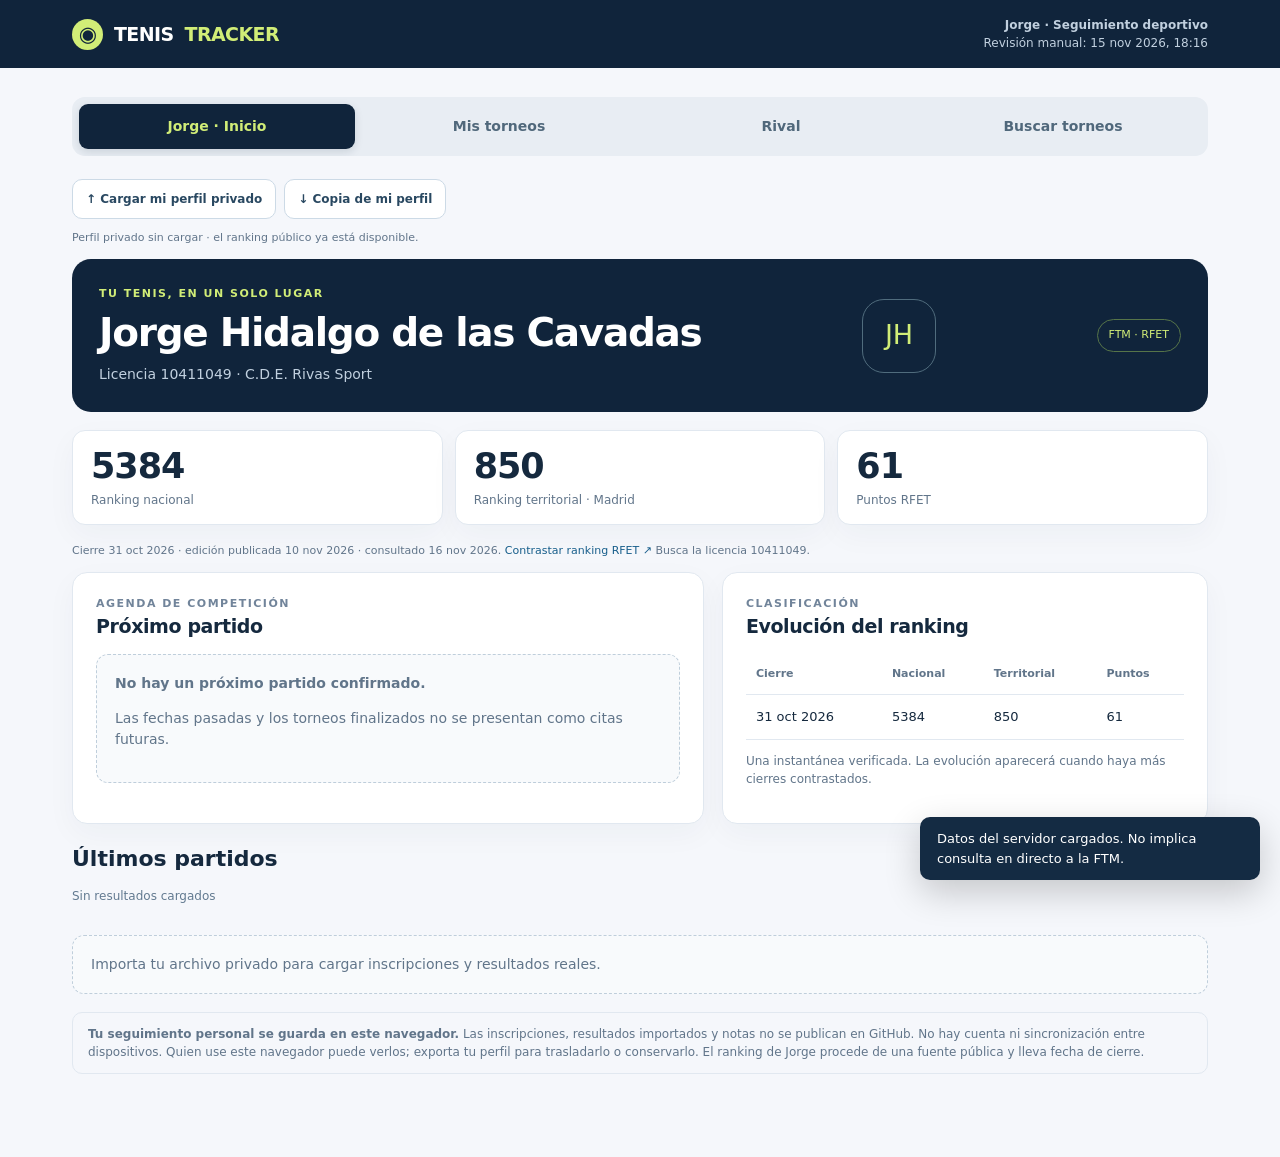
==== commit 123b39f8: "Añadir ficha de Jorge, torneos personales y análisis de rivales" ====
--- a/index.html
+++ b/index.html
@@ -3,14 +3,44 @@
 <head>
 <meta charset="utf-8"><meta name="viewport" content="width=device-width,initial-scale=1"><meta name="theme-color" content="#10243b">
 <link rel="manifest" href="./manifest.webmanifest"><link rel="icon" href="assets/icon.svg" type="image/svg+xml">
-<title>Tenis Tracker — Torneos</title>
+<title>Tenis Tracker — Jorge</title>
 <style>
 :root{--nav:#10243b;--nav2:#1b3854;--lime:#d1ed77;--bg:#f5f7fb;--line:#e1e8f0;--paper:#fff;--text:#15293e;--muted:#61758a;--blue:#175e8b;--amber:#85541c;--amberbg:#fff2dc;--red:#a3373c;--redbg:#fff0f1;--ok:#215f4b;--okbg:#e9f6ee;--shadow:0 10px 30px rgba(32,55,79,.04)}*{box-sizing:border-box}html{scroll-behavior:smooth}body{margin:0;color:var(--text);background:var(--bg);font:14px/1.5 system-ui,-apple-system,'Segoe UI',Roboto,Arial,sans-serif}button,input,select{font:inherit}button{cursor:pointer}a{color:var(--blue);text-decoration:none}a:hover{text-decoration:underline}button:focus-visible,input:focus-visible,select:focus-visible{outline:3px solid #91b6db;outline-offset:2px}.header{background:var(--nav);color:white}.headerInner{max-width:1180px;margin:auto;padding:16px 22px;display:flex;align-items:center;justify-content:space-between;gap:15px}.logo{display:flex;align-items:center;gap:11px;font-size:19px;font-weight:900;letter-spacing:-.6px}.logoBall{width:31px;height:31px;border-radius:50%;display:grid;place-items:center;background:var(--lime);color:var(--nav);font-size:21px}.logo span{color:var(--lime)}.headerRight{font-size:12px;color:#c1d0df;text-align:right}.shell{max-width:1180px;margin:auto;padding:29px 22px 65px}.eyebrow{font-size:11px;text-transform:uppercase;color:#71849a;letter-spacing:1.5px;font-weight:800}.hero{display:flex;justify-content:space-between;align-items:end;gap:18px;flex-wrap:wrap;margin:6px 0 23px}.hero h1{font-size:clamp(28px,4.4vw,43px);letter-spacing:-1.8px;line-height:1.13;margin:8px 0 6px}.hero p{margin:0;color:var(--muted);max-width:660px}.heroBtns{display:flex;flex-wrap:wrap;gap:8px}.btn{border:1px solid #ccdae6;border-radius:10px;background:white;padding:10px 13px;font-size:12px;font-weight:800;color:#294861;display:inline-flex;align-items:center;gap:6px;justify-content:center}.btn:hover{background:#f0f5f8;text-decoration:none}.btn.primary{background:var(--nav);color:white;border-color:var(--nav)}.btn.primary:hover{background:#244661}.sourceBanner{border:1px solid #d9e4ed;background:#eef4fa;border-radius:12px;padding:12px 16px;display:flex;align-items:flex-start;gap:12px;margin-bottom:19px;color:#37536d}.sourceBanner .info{font-weight:900;color:#1a5c87;font-size:17px}.sourceBanner strong{display:block;font-size:13px}.sourceBanner small{display:block;margin-top:2px;color:#667e91;font-size:11px}.stats{display:grid;grid-template-columns:repeat(3,1fr);gap:12px;margin-bottom:20px}.stat{background:white;border:1px solid var(--line);border-radius:13px;padding:15px 18px;box-shadow:var(--shadow)}.statNum{font-size:29px;line-height:1.15;font-weight:850;letter-spacing:-1px}.statLabel{margin-top:5px;font-size:12px;color:var(--muted)}.content{display:grid;grid-template-columns:266px minmax(0,1fr);gap:18px;align-items:start}.pane{border:1px solid var(--line);border-radius:15px;background:white;box-shadow:var(--shadow)}.sidebar{padding:19px}.sidebar h2{font-size:15px;margin:0 0 12px}.flabel{display:block;font-size:11px;text-transform:uppercase;letter-spacing:.5px;font-weight:800;color:#688096;margin:17px 0 6px}.locked{background:#f5f8fb;border:1px solid #e2eaf1;border-radius:9px;padding:10px 12px;font-size:13px;font-weight:700}.locked small{font-size:11px;color:var(--muted);display:block;font-weight:400;margin-top:2px}.sidebar input[type=search]{width:100%;border:1px solid #ccdae5;padding:12px 11px;border-radius:9px;outline-color:#558dbd}.checks{display:grid;gap:11px;margin-top:10px}.check{display:flex;gap:8px;align-items:flex-start;color:#435970;font-size:12px;cursor:pointer}.check input{margin-top:2px;accent-color:var(--blue)}.sidebarHelp{font-size:11px;color:#74859a;margin:16px 0 0}.results{min-width:0}.resultTop{display:flex;align-items:center;justify-content:space-between;gap:12px;flex-wrap:wrap;margin:2px 0 12px}.resultTop strong{font-size:15px}.resultTop small{font-size:12px;color:var(--muted)}.resultTop select{border:1px solid #cfdae6;border-radius:9px;padding:8px 10px;background:white;color:#254257;font-size:12px}.tabs{display:flex;gap:5px;flex-wrap:wrap;margin-bottom:13px}.tab{border:1px solid #d4e0e9;background:white;border-radius:9px;padding:9px 12px;font-size:12px;font-weight:750;color:#50687b}.tab.active{color:white;border-color:var(--nav);background:var(--nav)}.list{display:grid;gap:13px}.tour{background:white;border:1px solid var(--line);border-radius:15px;padding:18px 20px;box-shadow:var(--shadow)}.cardHead{display:flex;justify-content:space-between;align-items:center;gap:8px;flex-wrap:wrap}.originTag{font-size:10px;color:#688197;font-weight:850;letter-spacing:.65px;text-transform:uppercase}.tag{font-size:11px;font-weight:800;padding:5px 9px;border-radius:100px;background:#e8f1f9;color:#255676}.tag.review{background:var(--amberbg);color:var(--amber)}.tag.cancel{background:var(--redbg);color:var(--red)}.tag.green{background:var(--okbg);color:var(--ok)}.tour h3{font-size:19px;letter-spacing:-.4px;line-height:1.25;margin:10px 0 5px}.sub{font-size:12px;color:#627a90}.pills{display:flex;flex-wrap:wrap;gap:7px;margin:13px 0}.pill{background:#f2f6fa;padding:6px 9px;border-radius:7px;font-size:11px;font-weight:650;color:#4a6377}.warning{border-left:3px solid #dbab62;background:#fffbf5;padding:9px 11px;border-radius:0 8px 8px 0;font-size:12px;color:#715730;margin:10px 0}.evidence{font-size:11px;color:#61798c;margin-top:9px}.cardFooter{border-top:1px solid var(--line);margin-top:13px;padding-top:13px;display:flex;align-items:center;justify-content:space-between;gap:12px;flex-wrap:wrap}.smallText{font-size:11px;color:#788c9f}.cardActions{display:flex;gap:7px;align-items:center}.fav{color:#325067;font-size:12px;font-weight:800;border:1px solid #d0deea;background:white;border-radius:8px;padding:8px 10px}.fav.on{background:#edf6d3;color:#44621b;border-color:#d4e5a1}.official{background:var(--nav);border:1px solid var(--nav);color:white;border-radius:8px;padding:8px 11px;font-size:12px;font-weight:800}.official:hover{background:var(--nav2);color:white;text-decoration:none}.empty{border:1px dashed #b7cce0;background:white;border-radius:14px;padding:34px 24px;text-align:center;color:#708599}.empty strong{display:block;color:#31495c;margin-bottom:7px}.details{margin-top:17px;background:white;border:1px solid var(--line);border-radius:13px;padding:15px 18px;color:#617589;font-size:12px}.details strong{color:#2e465b}.details p{margin:5px 0}.details a{font-weight:750}.loadStatus{font-size:11px;color:#708599;margin-top:7px}input[type=file]{display:none}.toast{position:fixed;bottom:20px;right:20px;background:#142b43;color:#fff;padding:12px 17px;border-radius:10px;box-shadow:0 12px 36px rgba(0,0,0,.2);font-size:13px;max-width:340px;z-index:100}.hidden{display:none!important}@media(max-width:850px){.content{grid-template-columns:1fr}.sidebar{display:grid;grid-template-columns:1fr 1fr;gap:0 17px}.sidebar h2,.sidebar .span2{grid-column:1/-1}}@media(max-width:550px){.headerInner{padding:14px 15px}.headerRight{max-width:180px}.shell{padding:21px 13px 45px}.hero{margin-bottom:18px}.heroBtns{width:100%}.heroBtns>*{flex:1}.stats{gap:7px}.stat{padding:12px 10px}.statNum{font-size:24px}.statLabel{font-size:10px}.sidebar{display:block}.tour{padding:14px}.tour h3{font-size:17px}.cardFooter{align-items:flex-start}.cardActions{width:100%;justify-content:flex-end}.sourceBanner{padding:10px}}
+
+.mainNav{display:flex;gap:6px;padding:7px;background:#e8edf3;border-radius:13px;margin:0 0 23px;overflow:auto}.mainNav button{flex:1;white-space:nowrap;border:0;border-radius:9px;padding:12px 15px;background:transparent;color:#50687b;font-weight:800}.mainNav button[aria-selected=true]{background:var(--nav);color:var(--lime);box-shadow:0 3px 8px #10243b22}.personalHero{background:var(--nav);color:white;border-radius:19px;padding:27px;display:flex;justify-content:space-between;gap:20px;align-items:center;margin-bottom:18px}.personalHero h1{font-size:clamp(26px,4vw,39px);line-height:1.12;letter-spacing:-1.3px;margin:8px 0 10px}.personalHero p{color:#c1d0df;margin:0}.personalHero .eyebrow{color:var(--lime)}.avatar{border:1px solid #506c7d;width:74px;height:74px;border-radius:22px;display:grid;place-items:center;font-size:27px;color:var(--lime);flex:none}.personalGrid{display:grid;grid-template-columns:1.3fr 1fr;gap:18px}.personalPanel{padding:23px}.personalPanel h2{font-size:19px;letter-spacing:-.4px;margin:0 0 13px}.personalPanel h3{font-size:15px;margin:15px 0 8px}.personalPanel p{color:var(--muted)}.rankingStats{display:grid;grid-template-columns:repeat(3,1fr);gap:12px;margin:0 0 18px}.rankingStats .statNum{font-size:35px}.sourceLine{font-size:11px;color:var(--muted);margin:12px 0}.rowDetail{display:grid;grid-template-columns:135px 1fr;gap:10px;border-bottom:1px solid var(--line);padding:10px 0}.rowDetail dt{color:var(--muted)}.rowDetail dd{margin:0;font-weight:650}.personalList{display:grid;gap:15px}.personalToolbar{display:flex;justify-content:space-between;align-items:center;flex-wrap:wrap;gap:10px;margin:18px 0}.personalToolbar h2{margin:0;font-size:22px}.privateNote{font-size:12px;color:var(--muted);border:1px solid var(--line);border-radius:10px;padding:12px 15px;margin:18px 0}.personalForm{display:grid;grid-template-columns:1fr 1fr;gap:14px}.personalForm label{display:grid;gap:5px;font-size:12px;color:var(--muted);font-weight:700}.personalForm input,.personalForm select,.personalForm textarea,.rivalSelect{width:100%;padding:11px;border:1px solid #cbd9e4;border-radius:9px;background:white;color:var(--text);font:inherit}.personalForm .wide{grid-column:1/-1}.personalForm textarea{min-height:100px;resize:vertical}.personalForm button{justify-self:start}.tableWrap{overflow:auto}.personalTable{border-collapse:collapse;width:100%;font-size:13px}.personalTable th,.personalTable td{padding:12px 10px;border-bottom:1px solid var(--line);text-align:left;white-space:nowrap}.personalTable th{color:var(--muted);font-size:11px}.personalTable tr.jorge{background:#f2f8df}.score{font-weight:800;white-space:nowrap}.score.win{color:var(--ok)}.score.loss{color:var(--red)}.formDisclosure{margin-top:18px}.formDisclosure summary{cursor:pointer;font-weight:750;color:var(--blue);padding:8px 0}.metricExplain{font-size:12px;color:var(--muted)}.pendingBox{padding:18px;border:1px dashed #bfcedb;border-radius:12px;background:#f8fafc;color:var(--muted)}.importReview{padding:18px;background:var(--okbg);border:1px solid #c9dfce;border-radius:12px;margin:15px 0}.profileActions{display:flex;flex-wrap:wrap;gap:8px}.miniHistory{margin-top:15px}.personalBadge{font-size:11px;color:var(--lime);border:1px solid #567449;padding:7px 11px;border-radius:30px}.personalIntro{margin-bottom:14px;color:var(--muted)}.analysisFinding{border-left:3px solid var(--lime);background:#f4f8e9;padding:12px 14px;border-radius:0 10px 10px 0}.mapLink{display:inline-block;margin-top:8px}.localStatus{font-size:11px;min-height:18px;color:var(--muted)}@media(max-width:700px){.personalGrid{grid-template-columns:1fr}.personalHero{padding:21px}.personalPanel{padding:17px}.rankingStats{gap:7px}.rankingStats .stat{padding:14px 10px}.rankingStats .statNum{font-size:27px}.avatar{display:none}.personalForm{grid-template-columns:1fr}.personalForm .wide{grid-column:auto}.mainNav button{font-size:12px;padding:11px 9px}.rowDetail{grid-template-columns:110px 1fr}.personalBadge{display:none}}
+
 </style>
 </head>
 <body>
-<header class="header"><div class="headerInner"><div class="logo"><div class="logoBall">◉</div> TENIS<span>TRACKER</span></div><div class="headerRight"><strong>Módulo 01 · Torneos</strong><div id="headerDate">Cargando instantánea…</div></div></div></header>
+<header class="header"><div class="headerInner"><div class="logo"><div class="logoBall">◉</div> TENIS<span>TRACKER</span></div><div class="headerRight"><strong>Jorge · Seguimiento deportivo</strong><div id="headerDate">Cargando instantánea…</div></div></div></header>
 <main class="shell">
+<nav class="mainNav" role="tablist" aria-label="Secciones de Tenis Tracker">
+<button role="tab" id="nav-home" aria-controls="panel-home" aria-selected="true" data-view="home">Jorge · Inicio</button>
+<button role="tab" id="nav-entries" aria-controls="panel-entries" aria-selected="false" data-view="entries">Mis torneos</button>
+<button role="tab" id="nav-rival" aria-controls="panel-rival" aria-selected="false" data-view="rival">Rival</button>
+<button role="tab" id="nav-search" aria-controls="panel-search" aria-selected="false" data-view="search">Buscar torneos</button>
+</nav>
+<div class="profileActions"><label class="btn" for="personalFile">↑ Cargar mi perfil privado</label><input id="personalFile" type="file" accept="application/json,.json"><button class="btn" id="exportPersonal">↓ Copia de mi perfil</button></div>
+<p class="localStatus" id="localStatus" role="status"></p>
+<div class="importReview hidden" id="importReview"><p id="importReviewText"></p><button class="btn primary" id="applyPersonal">Cargar este perfil</button> <button class="btn" id="cancelPersonal">Cancelar</button></div>
+<section role="tabpanel" id="panel-home" aria-labelledby="nav-home" data-panel="home">
+<div class="personalHero"><div><div class="eyebrow">Tu tenis, en un solo lugar</div><h1 id="playerName">Jorge</h1><p id="playerIdentity"></p></div><div class="avatar" aria-hidden="true">JH</div><span class="personalBadge">FTM · RFET</span></div>
+<div class="rankingStats" aria-label="Ranking verificado"><div class="stat"><div class="statNum" id="rankingNational">—</div><div class="statLabel">Ranking nacional</div></div><div class="stat"><div class="statNum" id="rankingTerritorial">—</div><div class="statLabel">Ranking territorial · Madrid</div></div><div class="stat"><div class="statNum" id="rankingPoints">—</div><div class="statLabel">Puntos RFET</div></div></div>
+<p class="sourceLine" id="rankingSource"></p>
+<div class="personalGrid"><section class="pane personalPanel"><div class="eyebrow">Agenda de competición</div><h2>Próximo partido</h2><div id="nextMatch"></div></section><section class="pane personalPanel"><div class="eyebrow">Clasificación</div><h2>Evolución del ranking</h2><div id="rankingHistory"></div></section></div>
+<div class="personalToolbar"><div><h2>Últimos partidos</h2><p class="sub" id="resultsSummary"></p></div></div><div id="recentMatches" class="personalList"></div>
+</section>
+<section role="tabpanel" id="panel-entries" aria-labelledby="nav-entries" data-panel="entries" class="hidden">
+<div class="personalToolbar"><div><h2>Mis torneos</h2><p class="sub" id="entryCount"></p></div><button class="btn primary" id="newEntry">+ Añadir torneo</button></div>
+<p class="personalIntro">Inscripciones, cuadro y partidos. Añadir un torneo aquí no realiza una inscripción en la federación.</p><div id="myEntries" class="personalList"></div>
+<details class="pane personalPanel formDisclosure" id="entryFormDetails"><summary>Añadir o actualizar torneo</summary>
+<form id="entryForm" class="personalForm"><input type="hidden" id="entryEditId"><label class="wide">Torneo<input id="entryName" required maxlength="250"></label><label>Inicio<input id="entryStart" type="date" required></label><label>Fin<input id="entryEnd" type="date" required></label><label class="wide">Ficha oficial FTM/RFET<input id="entrySource" type="url" required placeholder="https://competicion.ftm.es/…"></label><label>Estado anotado por ti<select id="entryStatus"><option value="reported">Pendiente de confirmar inscripción</option><option value="finished">Finalizado para Jorge</option><option value="withdrawn">Retirado</option></select></label><button class="btn primary wide">Guardar torneo</button></form></details>
+<details class="pane personalPanel formDisclosure" id="matchFormDetails"><summary>Registrar o actualizar partido</summary>
+<form id="matchForm" class="personalForm"><input type="hidden" id="matchEditId"><label class="wide">Torneo<select id="matchEntry"></select></label><label class="wide">Rival<input id="matchOpponent" required maxlength="160"></label><label>Fecha<input id="matchDate" type="date"></label><label>Hora · Madrid<input id="matchTime" type="time"></label><label>Ronda<input id="matchRound" maxlength="100"></label><label>Estado<select id="matchStatus"><option value="pending">Por confirmar</option><option value="scheduled">Programado</option><option value="won">Victoria de Jorge</option><option value="lost">Derrota de Jorge</option><option value="cancelled">Cancelado</option></select></label><label class="wide">Sede y pista<input id="matchVenue" maxlength="500"></label><label class="wide">Marcador desde Jorge<input id="matchScore" maxlength="100" placeholder="Ej.: 6/4 6/3"></label><label class="wide">Fuente oficial, si está disponible<input id="matchSource" type="url"></label><button class="btn primary wide" id="saveMatch">Guardar partido</button></form></details>
+<div class="personalToolbar"><h2>Partidos registrados</h2></div><div id="allMatches" class="personalList"></div>
+</section>
+<section role="tabpanel" id="panel-rival" aria-labelledby="nav-rival" data-panel="rival" class="hidden"><div class="personalToolbar"><h2>Preparar el rival</h2></div><label for="rivalSelect" class="flabel">Rival registrado</label><select id="rivalSelect" class="rivalSelect"></select><div class="pane personalPanel miniHistory" id="rivalBody"></div><form id="rivalNotesForm" class="pane personalPanel personalForm miniHistory"><label class="wide" for="rivalNotes">Tus notas de juego<textarea id="rivalNotes" maxlength="5000" placeholder="Observaciones que habéis visto en pista. Se guardan solo en este navegador."></textarea></label><button class="btn primary wide">Guardar notas</button></form></section>
+<section role="tabpanel" id="panel-search" aria-labelledby="nav-search" data-panel="search" class="hidden">
  <div class="eyebrow">Competiciones federadas · Madrid y alrededores</div>
  <div class="hero"><div><h1>Encuentra su próximo torneo.</h1><p>Busca competiciones oficiales sin confundir una ficha publicada con una inscripción abierta o una plaza confirmada.</p></div><div class="heroBtns"><button class="btn" id="refresh">↻ Comprobar datos</button><button class="btn" id="csv">↓ Exportar CSV</button><label class="btn" for="file">↑ Importar JSON</label><input id="file" type="file" accept="application/json,.json"></div></div>
  <div class="sourceBanner"><span class="info">ⓘ</span><div><strong id="coverageTitle">Fuente pública · cobertura parcial</strong><small id="coverageText">Solo se muestran datos asociados a fichas y listados federativos. No hay API pública verificada ni conexión en directo desde el navegador.</small><div id="loadStatus" class="loadStatus"></div><div id="syncStatus" class="loadStatus" role="status"></div></div></div>
@@ -21,7 +51,7 @@
    <div class="details"><strong>Transparencia del buscador</strong><p id="desc">La carga inicial es una instantánea. «Comprobar datos» recarga el archivo público actualizado si la web está alojada con un proceso de sincronización.</p><p>El portal de competición FTM utiliza AVANZA. Un resultado previo de iSQUAD puede servir de pista, pero <strong>no confirma su vigencia actual</strong>. La RFET ofrece un <a href="https://www.rfet.es/es/calendarios.html" target="_blank" rel="noopener">calendario territorial</a>.</p><p><a href="https://competicion.ftm.es/app/" target="_blank" rel="noopener">Abrir AVANZA FTM ↗</a> · <a href="https://www.rfet.es/es/calendarios.html" target="_blank" rel="noopener">Abrir calendarios RFET ↗</a></p></div>
   </section>
  </div>
-</main><div id="toast" class="toast hidden" role="status" aria-live="polite"></div>
+</section><div class="privateNote"><strong>Tu seguimiento personal se guarda en este navegador.</strong> Las inscripciones, resultados importados y notas no se publican en GitHub. No hay cuenta ni sincronización entre dispositivos. Quien use este navegador puede verlos; exporta tu perfil para trasladarlo o conservarlo. El ranking de Jorge procede de una fuente pública y lleva fecha de cierre.</div></main><div id="toast" class="toast hidden" role="status" aria-live="polite"></div>
 <script>
 const EMBEDDED = {"schemaVersion":1,"generatedAt":"2026-11-15T18:16:49+01:00","generationMode":"revision_manual_navegador","origin":{"name":"Rivas-Vaciamadrid","lat":40.3293,"lon":-3.5161,"radiusKm":100},"coverage":"Revisión manual real de 8 fichas públicas de tenis absoluto de octubre, noviembre y diciembre de 2026. Modalidad masculina comprobada en cada ficha. Cobertura parcial; distancias y plazas disponibles sin verificar. GitHub Actions sigue sin acceso automático a FTM.","sources":[{"label":"FTM AVANZA · calendario y fichas públicas","url":"https://competicion.ftm.es/app/calendario/mensual","role":"primaria"},{"label":"RFET · directorio territorial","url":"https://www.rfet.es/es/calendarios.html","role":"directorio"}],"tournaments":[{"id":"ftm-3862","name":"IX TORNEO ABSOLUTO OTOÑO UCJC SPORTS CLUB","club":"CLUB DEPORTIVO CULTURAL SEK","startDate":"2026-10-30","endDate":"2026-11-15","category":"Absoluto","categoryVerified":true,"individualMaleVerified":true,"registration":"closed","status":"needs_review","verification":"ftm_browser_reviewed","location":"Sede de juego sin confirmar","distanceKm":null,"distanceVerified":false,"surface":null,"sourceUrl":"https://competicion.ftm.es/app/torneos/mensual/3862/","extraSourceUrl":null,"note":"La ficha contiene una notificación de jornada: consulta la fuente para conocer su alcance. No se marca como cancelado todo el torneo.","evidence":"Revisión manual de calendario y ficha pública AVANZA. La prueba Absoluto Individual Masculino aparece en Pruebas y cuadros.","registrationDeadline":"2026-10-27T22:00+01:00","venueVerified":false,"hasNotice":true,"checkedAt":"2026-11-15T18:16:49+01:00"},{"id":"ftm-3831","name":"TORNEO ABSOLUTO ELITE TENIS GALAPAGAR","club":"C.D.E. ELITE TENIS GALAPAGAR","startDate":"2026-11-06","endDate":"2026-11-22","category":"Absoluto","categoryVerified":true,"individualMaleVerified":true,"registration":"closed","status":"needs_review","verification":"ftm_browser_reviewed","location":"Sede de juego sin confirmar","distanceKm":null,"distanceVerified":false,"surface":null,"sourceUrl":"https://competicion.ftm.es/app/torneos/mensual/3831/","extraSourceUrl":null,"note":"La ficha contiene una notificación de jornada: consulta la fuente para conocer su alcance. No se marca como cancelado todo el torneo.","evidence":"Revisión manual de calendario y ficha pública AVANZA. La prueba Absoluto Individual Masculino aparece en Pruebas y cuadros.","registrationDeadline":"2026-11-03T10:00+01:00","venueVerified":false,"hasNotice":true,"checkedAt":"2026-11-15T18:16:37+01:00"},{"id":"ftm-3845","name":"II TORNEO NOA (ABSOLUTO)","club":"CLUB DEPORTIVO ELEMENTAL NOA","startDate":"2026-11-13","endDate":"2026-11-29","category":"Absoluto","categoryVerified":true,"individualMaleVerified":true,"registration":"closed","status":"needs_review","verification":"ftm_browser_reviewed","location":"CDM PLATA Y CASTAÑAR · PASEO PLATA Y CASTAÑAR, 7 · 28021 VILLAVERDE","distanceKm":null,"distanceVerified":false,"surface":null,"sourceUrl":"https://competicion.ftm.es/app/torneos/mensual/3845/","extraSourceUrl":null,"note":"La ficha contiene una notificación de jornada: consulta la fuente para conocer su alcance. No se marca como cancelado todo el torneo.","evidence":"Revisión manual de calendario y ficha pública AVANZA. La prueba Absoluto Individual Masculino aparece en Pruebas y cuadros.","registrationDeadline":"2026-11-10T22:00+01:00","venueVerified":true,"hasNotice":true,"checkedAt":"2026-11-15T18:16:29+01:00"},{"id":"ftm-3876","name":"ROZAS CLUB TIERRA V ABSOLUTO Y VETERANOS","club":"CDE ROZAS CLUB TENIS Y PADEL","startDate":"2026-11-13","endDate":"2026-11-29","category":"Absoluto","categoryVerified":true,"individualMaleVerified":true,"registration":"closed","status":"needs_review","verification":"ftm_browser_reviewed","location":"Sede de juego sin confirmar","distanceKm":null,"distanceVerified":false,"surface":null,"sourceUrl":"https://competicion.ftm.es/app/torneos/mensual/3876/","extraSourceUrl":null,"note":"La ficha contiene una notificación de jornada: consulta la fuente para conocer su alcance. No se marca como cancelado todo el torneo.","evidence":"Revisión manual de calendario y ficha pública AVANZA. La prueba Absoluto Individual Masculino aparece en Pruebas y cuadros.","registrationDeadline":"2026-11-10T22:00+01:00","venueVerified":false,"hasNotice":true,"checkedAt":"2026-11-15T18:16:40+01:00"},{"id":"ftm-3849","name":"TORNEO ABSOLUTO FEMENINO Y MASCULINO CIUDAD DE LA RAQUETA","club":"C.DPTVO. CIUDAD DE LA RAQUETA","startDate":"2026-11-28","endDate":"2026-12-13","category":"Absoluto","categoryVerified":true,"individualMaleVerified":true,"registration":"open","status":"published","verification":"ftm_browser_reviewed","location":"Sede de juego sin confirmar","distanceKm":null,"distanceVerified":false,"surface":null,"sourceUrl":"https://competicion.ftm.es/app/torneos/mensual/3849/","extraSourceUrl":null,"note":"Ficha revisada manualmente en la fecha indicada. Un plazo abierto no garantiza plazas disponibles.","evidence":"Revisión manual de calendario y ficha pública AVANZA. La prueba Absoluto Individual Masculino aparece en Pruebas y cuadros.","registrationDeadline":"2026-11-24T22:00+01:00","venueVerified":false,"hasNotice":false,"checkedAt":"2026-11-15T18:16:26+01:00"},{"id":"ftm-3863","name":"XXITORNEO ABSOLUTO DE TENIS VILLA DE PINTO 2026","club":"CDE D TENIS VILLA DE PINTO 2001","startDate":"2026-12-04","endDate":"2026-12-20","category":"Absoluto","categoryVerified":true,"individualMaleVerified":true,"registration":"open","status":"published","verification":"ftm_browser_reviewed","location":"Sede de juego sin confirmar","distanceKm":null,"distanceVerified":false,"surface":null,"sourceUrl":"https://competicion.ftm.es/app/torneos/mensual/3863/","extraSourceUrl":null,"note":"Ficha revisada manualmente en la fecha indicada. Un plazo abierto no garantiza plazas disponibles.","evidence":"Revisión manual de calendario y ficha pública AVANZA. La prueba Absoluto Individual Masculino aparece en Pruebas y cuadros.","registrationDeadline":"2026-12-01T20:00+01:00","venueVerified":false,"hasNotice":false,"checkedAt":"2026-11-15T18:15:55+01:00"},{"id":"ftm-3873","name":"XIX TORNEO ABSOLUTO DE TENIS VILLANUEVA DE LA CAÑADA","club":"CDE TENIS VILLANUEVA D LA CAÑADA","startDate":"2026-12-11","endDate":"2026-12-27","category":"Absoluto","categoryVerified":true,"individualMaleVerified":true,"registration":"open","status":"published","verification":"ftm_browser_reviewed","location":"Sede de juego sin confirmar","distanceKm":null,"distanceVerified":false,"surface":null,"sourceUrl":"https://competicion.ftm.es/app/torneos/mensual/3873/","extraSourceUrl":null,"note":"Ficha revisada manualmente en la fecha indicada. Un plazo abierto no garantiza plazas disponibles.","evidence":"Revisión manual de calendario y ficha pública AVANZA. La prueba Absoluto Individual Masculino aparece en Pruebas y cuadros.","registrationDeadline":"2026-12-08T22:00+01:00","venueVerified":false,"hasNotice":false,"checkedAt":"2026-11-15T18:16:13+01:00"},{"id":"ftm-3894","name":"X TORNEO DE NAVIDAD GETAFE AVANTAGE ABSOLUTO MASCULINO","club":"CDE AVANTAGE","startDate":"2026-12-25","endDate":"2027-01-10","category":"Absoluto","categoryVerified":true,"individualMaleVerified":true,"registration":"unknown","status":"published","verification":"ftm_browser_reviewed","location":"Sede de juego sin confirmar","distanceKm":null,"distanceVerified":false,"surface":null,"sourceUrl":"https://competicion.ftm.es/app/torneos/mensual/3894/","extraSourceUrl":null,"note":"Ficha revisada manualmente en la fecha indicada. Un plazo abierto no garantiza plazas disponibles.","evidence":"Revisión manual de calendario y ficha pública AVANZA. La prueba Absoluto Individual Masculino aparece en Pruebas y cuadros.","registrationDeadline":"2026-12-22T22:00+01:00","venueVerified":false,"hasNotice":false,"checkedAt":"2026-11-15T18:16:16+01:00"}]};
 let payload=EMBEDDED, tab='all', toastTimer=null;const $=id=>document.getElementById(id);
@@ -39,13 +69,82 @@
 function filtered(){const q=$('query').value.trim().toLocaleLowerCase('es');const now=todayISO();return payload.tournaments.filter(t=>{if(!$('includeLegacy').checked&&t.verification==='isquad_prior')return false;if(!$('includeCanceled').checked&&(t.status==='cancelled'||t.status==='cancelled_legacy'))return false;if(!$('includeEnded').checked&&t.endDate<now)return false;if($('exactOnly').checked&&!(t.distanceVerified&&Number(t.distanceKm)<=100&&t.individualMaleVerified))return false;if($('onlyFav').checked&&!favourites.has(t.id))return false;if(tab==='published'&&t.verification!=='ftm_home'&&t.verification!=='ftm_club'&&t.verification!=='ftm_api'&&t.verification!=='ftm_browser'&&t.verification!=='ftm_browser_reviewed')return false;if(tab==='pending'&&t.verification!=='isquad_prior'&&t.status!=='needs_review'&&t.individualMaleVerified&&t.distanceVerified)return false;return !q||`${t.name} ${t.club||''} ${t.location||''}`.toLocaleLowerCase('es').includes(q)}).sort((a,b)=>{const order=$('sort').value;if(order==='name')return a.name.localeCompare(b.name,'es');if(order==='ending')return a.endDate.localeCompare(b.endDate);return a.startDate.localeCompare(b.startDate)})}
 function render(){let all=filtered();$('count').textContent=all.length;$('inRadius').textContent=all.filter(t=>t.distanceVerified&&Number(t.distanceKm)<=100&&t.individualMaleVerified).length;$('needsReview').textContent=all.filter(t=>!t.distanceVerified||!t.individualMaleVerified||t.status==='needs_review'||t.verification==='isquad_prior').length;
 $('headerDate').textContent=payload.generatedAt?(payload.generationMode==='revision_manual_navegador'?'Revisión manual: ':'Datos obtenidos: ')+dateTimeLabel(payload.generatedAt):'Sin actualización federativa confirmada';$('coverageText').textContent=payload.coverage||'Cobertura parcial: los registros de la portada no abarcan todos los torneos';$('hint').textContent=all.length+' registros · '+(payload.generatedAt?'última obtención '+dateTimeLabel(payload.generatedAt):'sin datos revalidados');
-$('cards').innerHTML=all.length?all.map(t=>{let [lab,cls]=status(t);const link=validURL(t.sourceUrl);const extra=validURL(t.extraSourceUrl);const distance=t.distanceVerified&&t.distanceKm!==null?(t.distanceKm.toFixed(1)+' km'):'Distancia sin verificar';const cat=(t.individualMaleVerified?'Individual masculino confirmado':'Individual masculino por confirmar');return `<article class="tour"><div class="cardHead"><span class="originTag">${t.verification==='isquad_prior'?'iSQUAD · registro anterior':'FTM · AVANZA'}</span><span class="tag ${cls}">${esc(lab)}</span></div><h3>${esc(t.name)}</h3><div class="sub">⌖ ${esc(t.club||'Organizador sin verificar')}</div><div class="pills"><span class="pill">▦ ${dateLabel(t.startDate)} – ${dateLabel(t.endDate)}</span><span class="pill">${esc(cat)}</span><span class="pill">${esc(distance)}</span>${t.surface?`<span class="pill">${esc(t.surface)}</span>`:''}</div><div class="sub">${esc(t.location||'Sede sin confirmar')} · Inscripción: ${t.registration==='open'?'Abierta (confirmación fechada)':t.registration==='closed'?'Plazo cerrado en ficha consultada':'No confirmada'}</div>${t.note?`<div class="warning">${esc(t.note)}</div>`:''}<div class="evidence">${esc(t.evidence||'Fuente publicada; faltan campos por contrastar.')}</div><div class="cardFooter"><div class="smallText">ID ${esc(t.id)}${t.checkedAt?`<div>Ficha revisada: ${esc(dateTimeLabel(t.checkedAt))}</div>`:''}${extra?`<div><a href="${extra}" target="_blank" rel="noopener noreferrer">Contrastar segunda fuente ↗</a></div>`:''}</div><div class="cardActions"><button class="fav ${favourites.has(t.id)?'on':''}" data-fav="${esc(t.id)}">${favourites.has(t.id)?'★ Guardado':'☆ Guardar'}</button>${link?`<a class="official" href="${link}" target="_blank" rel="noopener noreferrer">Fuente oficial ↗</a>`:''}</div></div></article>`}).join(''):'<div class="empty"><strong>No hay torneos confirmados con esos criterios.</strong>Prueba a activar «Mostrar registros anteriores» o desactivar «Solo torneos verificados». Esto no significa que no existan: la cobertura de fuentes es parcial.</div>';
+$('cards').innerHTML=all.length?all.map(t=>{let [lab,cls]=status(t);const link=validURL(t.sourceUrl);const extra=validURL(t.extraSourceUrl);const distance=t.distanceVerified&&t.distanceKm!==null?(t.distanceKm.toFixed(1)+' km'):'Distancia sin verificar';const cat=(t.individualMaleVerified?'Individual masculino confirmado':'Individual masculino por confirmar');return `<article class="tour"><div class="cardHead"><span class="originTag">${t.verification==='isquad_prior'?'iSQUAD · registro anterior':'FTM · AVANZA'}</span><span class="tag ${cls}">${esc(lab)}</span></div><h3>${esc(t.name)}</h3><div class="sub">⌖ ${esc(t.club||'Organizador sin verificar')}</div><div class="pills"><span class="pill">▦ ${dateLabel(t.startDate)} – ${dateLabel(t.endDate)}</span><span class="pill">${esc(cat)}</span><span class="pill">${esc(distance)}</span>${t.surface?`<span class="pill">${esc(t.surface)}</span>`:''}</div><div class="sub">${esc(t.location||'Sede sin confirmar')} · Inscripción: ${t.registration==='open'?'Abierta (confirmación fechada)':t.registration==='closed'?'Plazo cerrado en ficha consultada':'No confirmada'}</div>${t.note?`<div class="warning">${esc(t.note)}</div>`:''}<div class="evidence">${esc(t.evidence||'Fuente publicada; faltan campos por contrastar.')}</div><div class="cardFooter"><div class="smallText">ID ${esc(t.id)}${t.checkedAt?`<div>Ficha revisada: ${esc(dateTimeLabel(t.checkedAt))}</div>`:''}${extra?`<div><a href="${extra}" target="_blank" rel="noopener noreferrer">Contrastar segunda fuente ↗</a></div>`:''}</div><div class="cardActions"><button class="btn" data-track="${esc(t.id)}">+ Mis torneos</button><button class="fav ${favourites.has(t.id)?'on':''}" data-fav="${esc(t.id)}">${favourites.has(t.id)?'★ Guardado':'☆ Guardar'}</button>${link?`<a class="official" href="${link}" target="_blank" rel="noopener noreferrer">Fuente oficial ↗</a>`:''}</div></div></article>`}).join(''):'<div class="empty"><strong>No hay torneos confirmados con esos criterios.</strong>Prueba a activar «Mostrar registros anteriores» o desactivar «Solo torneos verificados». Esto no significa que no existan: la cobertura de fuentes es parcial.</div>';
 document.querySelectorAll('[data-fav]').forEach(el=>el.addEventListener('click',()=>{let k=el.dataset.fav;favourites.has(k)?favourites.delete(k):favourites.add(k);try{localStorage.setItem('tt_v2_favs',JSON.stringify([...favourites]))}catch(_){}render()}))}
 ['query','includeLegacy','includeCanceled','includeEnded','exactOnly','onlyFav','sort'].forEach(id=>$(id).addEventListener(id==='query'?'input':'change',render));document.querySelectorAll('[data-tab]').forEach(el=>el.addEventListener('click',()=>{tab=el.dataset.tab;document.querySelectorAll('[data-tab]').forEach(a=>a.classList.toggle('active',a.dataset.tab===tab));render()}));
 async function refresh(){if(location.protocol==='file:'){toast('Archivo local: importa un JSON actualizado; la descarga directa de FTM requiere el sincronizador.');return} $('loadStatus').textContent='Buscando archivo de datos actualizado…';try{const r=await fetch('./data/torneos.json?ts='+Date.now(),{cache:'no-store'});if(!r.ok)throw new Error('HTTP '+r.status);const p=validate(await r.json());payload=p;render();$('loadStatus').textContent='Archivo del servidor cargado correctamente.';toast('Datos del servidor cargados. No implica consulta en directo a la FTM.')}catch(e){$('loadStatus').textContent='No se pudo cargar el archivo actualizado: '+e.message;toast('Se conserva la última instantánea válida.')}}
 $('refresh').addEventListener('click',refresh);$('file').addEventListener('change',async e=>{const f=e.target.files?.[0];if(!f)return;try{const p=validate(JSON.parse(await f.text()));payload=p;render();$('loadStatus').textContent='Archivo importado manualmente: '+f.name;toast('Importación completada ('+p.tournaments.length+' registros).')}catch(err){toast('Importación rechazada: '+err.message)}finally{e.target.value=''}});
 $('csv').addEventListener('click',()=>{const headers=['Nombre','Inicio','Fin','Club','Categoria','Individual masculino verificado','Distancia km','Distancia verificada','Estado','Origen','Fuente'];const lines=[headers,...filtered().map(t=>[t.name,t.startDate,t.endDate,t.club,t.category,t.individualMaleVerified?'Sí':'No',t.distanceKm??'',t.distanceVerified?'Sí':'No',t.status,t.verification,t.sourceUrl])];const csv='\ufeff'+lines.map(row=>row.map(x=>'"'+String(x??'').replaceAll('"','""')+'"').join(';')).join('\r\n');const a=document.createElement('a');a.href=URL.createObjectURL(new Blob([csv],{type:'text/csv;charset=utf-8'}));a.download='tenis_tracker_torneos.csv';a.click();setTimeout(()=>URL.revokeObjectURL(a.href),1000)});
 render();if(location.protocol.startsWith('http')){refresh();fetch('./data/sync-status.json?ts='+Date.now(),{cache:'no-store'}).then(r=>{if(!r.ok)throw new Error();return r.json()}).then(s=>{$('syncStatus').textContent='Último intento automático: '+dateTimeLabel(s.checkedAt)+' · '+s.message;$('coverageTitle').textContent=s.success?'Consulta automática FTM · cobertura parcial':payload.tournaments.length?'Datos revisados · sincronización automática pendiente':'Sincronización pendiente · sin datos revalidados'}).catch(()=>{$('syncStatus').textContent='No se pudo consultar el estado de sincronización.'})};if('serviceWorker'in navigator&&location.protocol==='https:')navigator.serviceWorker.register('./sw.js').catch(()=>{});
+
+/* Datos personales locales: nunca se envían a GitHub ni a las federaciones. */
+const PUBLIC_PLAYER={"name":"Jorge Hidalgo de las Cavadas","federationName":"HIDALGO CAVADAS, JORGE","licence":"10411049","club":"C.D.E. Rivas Sport","ranking":{"national":5384,"territorial":850,"points":61,"asOf":"2026-10-31","publishedAt":"2026-11-10","checkedAt":"2026-11-16","edition":"Ranking Individual Masculino Octubre 2026 v1","sourceUrl":"https://resultadostenis.isquad.es/1/ranking/1m"},"rankingHistory":[{"asOf":"2026-10-31","national":5384,"territorial":850,"points":61}]};
+const PERSONAL_KEY='tt_personal_v1';
+let personal={kind:'tenis-tracker-personal',schemaVersion:1,entries:[],matches:[],opponents:[],notes:{}};
+let pendingPersonal=null, selectedRival='';
+const num=n=>Number.isFinite(n)?new Intl.NumberFormat('es-ES').format(n):'Pendiente';
+const officialLink=(url,label='Fuente oficial ↗')=>validURL(url)?`<a href="${esc(validURL(url))}" target="_blank" rel="noopener noreferrer">${esc(label)}</a>`:'';
+function strictDate(s){return typeof s==='string'&&!!asDate(s)&&asDate(s).toISOString().slice(0,10)===s}
+function checkText(v,max=2000){return typeof v==='string'&&v.length<=max}
+function validatePersonal(d){
+ if(!d||d.kind!=='tenis-tracker-personal'||d.schemaVersion!==1)throw Error('Este archivo no es un perfil de Tenis Tracker');
+ for(const k of ['entries','matches','opponents'])if(!Array.isArray(d[k])||d[k].length>1000)throw Error('Lista no válida: '+k);
+ if(!d.notes||Array.isArray(d.notes)||typeof d.notes!=='object'||Object.keys(d.notes).length>1000||Object.values(d.notes).some(v=>!checkText(v,5000)))throw Error('Notas no válidas');
+ for(const k of ['entries','matches','opponents']){const ids=new Set();for(const x of d[k]){if(!x||!checkText(x.id,100)||!x.id||ids.has(x.id))throw Error('Identificadores no válidos');ids.add(x.id)}}
+ for(const e of d.entries){if(!checkText(e.name,250)||!e.name||!strictDate(e.startDate)||!strictDate(e.endDate)||e.startDate>e.endDate||!validURL(e.sourceUrl)||!['reported','confirmed','finished','withdrawn'].includes(e.status))throw Error('Inscripción no válida');if(e.evidence&&!checkText(e.evidence))throw Error('Fuente de inscripción no válida')}
+ for(const m of d.matches){if(!d.entries.some(e=>e.id===m.entryId)||!checkText(m.opponent,160)||!m.opponent||!['scheduled','won','lost','cancelled','pending'].includes(m.status))throw Error('Partido no válido');if(m.date&&!strictDate(m.date))throw Error('Fecha de partido no válida');if(m.time&&!/^([01]\d|2[0-3]):[0-5]\d$/.test(m.time))throw Error('Hora no válida');for(const f of ['venue','round','score','evidence'])if(m[f]&&!checkText(m[f]))throw Error('Campo de partido no válido');if(m.sourceUrl&&!validURL(m.sourceUrl))throw Error('Fuente de partido no válida')}
+ for(const o of d.opponents){if(!checkText(o.name,160)||!o.name)throw Error('Rival no válido');if(o.ranking){if(!strictDate(o.ranking.asOf)||!validURL(o.ranking.sourceUrl))throw Error('Fuente de ranking no válida');for(const f of ['national','territorial','points'])if(o.ranking[f]!==null&&o.ranking[f]!==undefined&&(!Number.isFinite(o.ranking[f])||o.ranking[f]<(f==='points'?0:1)))throw Error('Ranking no válido')}}
+ return JSON.parse(JSON.stringify(d));
+}
+try{const saved=localStorage.getItem(PERSONAL_KEY);if(saved)personal=validatePersonal(JSON.parse(saved))}catch(_){document.addEventListener('DOMContentLoaded',()=>toast('No se pudo recuperar el perfil local. Importa tu copia de seguridad.'))}
+function savePersonal(next){const safe=validatePersonal(next);try{localStorage.setItem(PERSONAL_KEY,JSON.stringify(safe))}catch(_){toast('No se pudo guardar: almacenamiento del navegador lleno o desactivado. Exporta una copia.');return false}personal=safe;renderPersonal();return true}
+function downloadPersonal(){const a=document.createElement('a');const url=URL.createObjectURL(new Blob([JSON.stringify(personal,null,2)],{type:'application/json'}));a.href=url;a.download='Jorge_Tenis_Perfil_Privado.json';a.click();setTimeout(()=>URL.revokeObjectURL(url),1000)}
+function openView(view){document.querySelectorAll('[data-view]').forEach(b=>{b.setAttribute('aria-selected',String(b.dataset.view===view));b.tabIndex=b.dataset.view===view?0:-1});document.querySelectorAll('[data-panel]').forEach(p=>p.classList.toggle('hidden',p.dataset.panel!==view));if(view==='search')render();else renderPersonal();location.hash=view}
+function matchState(m){if(m.status==='won')return ['Victoria','win'];if(m.status==='lost')return ['Derrota','loss'];if(m.status==='cancelled')return ['Cancelado',''];if(m.date&&m.date<todayISO())return ['Fecha pasada · resultado pendiente',''];return [m.status==='scheduled'?'Programado · sujeto a cambios':'Horario por confirmar','']}
+function matchHTML(m){const [label,cl]=matchState(m);const e=personal.entries.find(e=>e.id===m.entryId);return `<article class="tour"><div class="cardHead"><span class="originTag">${esc(e?.name||'Torneo')}</span><span class="tag">${esc(label)}</span></div><h3>Jorge vs. ${esc(m.opponent)}</h3><div class="pills"><span class="pill">${m.date?dateLabel(m.date):'Fecha por confirmar'}${m.time?' · '+esc(m.time)+' (Madrid)':''}</span><span class="pill">${esc(m.round||'Ronda por confirmar')}</span></div><div class="sub">${esc(m.venue||'Pista y sede del partido por confirmar')}</div>${m.score?`<p class="score ${cl}">${esc(m.score)} <span class="smallText">· marcador desde Jorge</span></p>`:''}<div class="sourceLine">${esc(m.evidence||'Anotación personal · sin contraste federativo')} ${officialLink(m.sourceUrl)}</div><button class="btn" data-rival="${esc(m.opponentId||m.opponent)}">Analizar rival</button></article>`}
+function upcoming(){return personal.matches.filter(m=>m.status==='scheduled'&&m.date&&m.date>=todayISO()&&personal.entries.some(e=>e.id===m.entryId&&e.status!=='finished'&&e.status!=='withdrawn')).sort((a,b)=>(a.date+(a.time||'23:59')).localeCompare(b.date+(b.time||'23:59')))}
+function renderPersonal(){
+ const p=PUBLIC_PLAYER,r=p.ranking;
+ $('playerName').textContent=p.name;$('playerIdentity').textContent='Licencia '+p.licence+' · '+p.club;
+ $('rankingNational').textContent=num(r.national);$('rankingTerritorial').textContent=num(r.territorial);$('rankingPoints').textContent=num(r.points);
+ $('rankingSource').innerHTML=`Cierre ${dateLabel(r.asOf)} · edición publicada ${dateLabel(r.publishedAt)} · consultado ${dateLabel(r.checkedAt)}. ${officialLink(r.sourceUrl,'Contrastar ranking RFET ↗')} Busca la licencia ${esc(p.licence)}.`;
+ $('rankingHistory').innerHTML=`<div class="tableWrap"><table class="personalTable"><thead><tr><th>Cierre</th><th>Nacional</th><th>Territorial</th><th>Puntos</th></tr></thead><tbody>${p.rankingHistory.map(h=>`<tr><td>${dateLabel(h.asOf)}</td><td>${num(h.national)}</td><td>${num(h.territorial)}</td><td>${num(h.points)}</td></tr>`).join('')}</tbody></table></div><p class="metricExplain">Una instantánea verificada. La evolución aparecerá cuando haya más cierres contrastados.</p>`;
+ const next=upcoming()[0];$('nextMatch').innerHTML=next?matchHTML(next):'<div class="pendingBox"><strong>No hay un próximo partido confirmado.</strong><p>Las fechas pasadas y los torneos finalizados no se presentan como citas futuras.</p></div>';
+ const played=personal.matches.filter(m=>['won','lost'].includes(m.status));$('resultsSummary').textContent=played.length?`${played.length} partidos registrados · ${played.filter(m=>m.status==='won').length} victorias · ${played.filter(m=>m.status==='lost').length} derrotas`:'Sin resultados cargados';
+ $('recentMatches').innerHTML=[...personal.matches].sort((a,b)=>(b.date||'').localeCompare(a.date||'')).slice(0,3).map(matchHTML).join('')||'<div class="pendingBox">Importa tu archivo privado para cargar inscripciones y resultados reales.</div>';
+ $('myEntries').innerHTML=personal.entries.map(e=>{const matches=personal.matches.filter(m=>m.entryId===e.id);const labels={reported:'Anotado por ti · inscripción sin contrastar',confirmed:'Inscripción confirmada en fuente',finished:'Finalizado para Jorge',withdrawn:'Retirado · anotación personal'};return `<article class="tour"><div class="cardHead"><span class="originTag">${dateLabel(e.startDate)} – ${dateLabel(e.endDate)}</span><span class="tag ${e.status==='confirmed'?'green':''}">${labels[e.status]}</span></div><h3>${esc(e.name)}</h3><div class="sub">${esc(e.venue||'Sede del partido por confirmar')}</div><div class="sourceLine">${esc(e.evidence||'Anotación personal')} ${officialLink(e.sourceUrl,'Ficha, cuadro y orden de juego ↗')}</div>${e.notice?`<div class="warning">${esc(e.notice)}</div>`:''}<p>${matches.length} partidos registrados</p><button class="btn" data-entry-edit="${esc(e.id)}">Actualizar estado o partido</button></article>`}).join('')||'<div class="empty"><strong>Aún no hay inscripciones cargadas.</strong>Importa tu archivo privado o añade un torneo desde el buscador. Un favorito no equivale a estar inscrito.</div>';
+ $('allMatches').innerHTML=[...personal.matches].sort((a,b)=>(b.date||'').localeCompare(a.date||'')).map(m=>matchHTML(m).replace('</article>',`<button class="btn" data-match-edit="${esc(m.id)}">Actualizar partido</button></article>`)).join('')||'<p class="sub">Sin partidos cargados.</p>';
+ $('entryCount').textContent=personal.entries.length+' torneos guardados en este navegador';
+ const select=$('matchEntry'),old=select.value;select.innerHTML=personal.entries.map(e=>`<option value="${esc(e.id)}">${esc(e.name)}</option>`).join('');select.value=personal.entries.some(e=>e.id===old)?old:personal.entries[0]?.id||'';$('saveMatch').disabled=!personal.entries.length;
+ const rivals=[...new Map([...personal.matches].sort((a,b)=>(b.date||'').localeCompare(a.date||'')).map(m=>[m.opponentId||m.opponent,{id:m.opponentId||m.opponent,name:m.opponent}])).values()];for(const o of personal.opponents)if(!rivals.some(x=>x.id===o.id))rivals.push(o);
+ $('rivalSelect').innerHTML=rivals.map(o=>`<option value="${esc(o.id)}">${esc(o.name)}</option>`).join('');if(!rivals.some(x=>x.id===selectedRival))selectedRival=rivals[0]?.id||'';$('rivalSelect').value=selectedRival;renderRival();
+ $('localStatus').textContent=personal.entries.length?'Perfil cargado en este navegador · exporta una copia antes de cambiar de dispositivo.':'Perfil privado sin cargar · el ranking público ya está disponible.';
+ document.querySelectorAll('[data-rival]').forEach(b=>b.onclick=()=>{selectedRival=b.dataset.rival;openView('rival')});
+ document.querySelectorAll('[data-match-edit]').forEach(b=>b.onclick=()=>{const m=personal.matches.find(x=>x.id===b.dataset.matchEdit);$('matchEditId').value=m.id;$('matchEntry').value=m.entryId;$('matchOpponent').value=m.opponent;$('matchDate').value=m.date||'';$('matchTime').value=m.time||'';$('matchRound').value=m.round||'';$('matchStatus').value=m.status;$('matchVenue').value=m.venue||'';$('matchScore').value=m.score||'';$('matchSource').value=m.sourceUrl||'';$('matchFormDetails').open=true;$('matchFormDetails').scrollIntoView({block:'start',behavior:'smooth'})});
+ document.querySelectorAll('[data-entry-edit]').forEach(b=>b.onclick=()=>{const e=personal.entries.find(x=>x.id===b.dataset.entryEdit);$('entryEditId').value=e.id;$('entryName').value=e.name;$('entryStart').value=e.startDate;$('entryEnd').value=e.endDate;$('entrySource').value=e.sourceUrl;$('entryStatus').value=['finished','withdrawn'].includes(e.status)?e.status:'reported';$('entryFormDetails').open=true;$('matchEntry').value=e.id;$('entryFormDetails').scrollIntoView({block:'start',behavior:'smooth'})});
+}
+function renderRival(){const o=personal.opponents.find(o=>o.id===selectedRival);const matches=personal.matches.filter(m=>(m.opponentId||m.opponent)===selectedRival);const name=o?.name||matches[0]?.opponent;
+ if(!name){$('rivalBody').innerHTML='<div class="pendingBox">Carga un partido con rival para preparar su análisis.</div>';$('rivalNotesForm').classList.add('hidden');return}
+ $('rivalNotesForm').classList.remove('hidden');$('rivalNotes').value=personal.notes[selectedRival]||'';const a=PUBLIC_PLAYER.ranking,b=o?.ranking;const same=b?.asOf===a.asOf;
+ let comparison='<p>Ranking del rival pendiente de verificar.</p>';
+ if(b){comparison=`<div class="tableWrap"><table class="personalTable"><thead><tr><th>Jugador</th><th>Nacional</th><th>Territorial</th><th>Puntos</th></tr></thead><tbody><tr class="jorge"><td>Jorge</td><td>${num(a.national)}</td><td>${num(a.territorial)}</td><td>${num(a.points)}</td></tr><tr><td>${esc(name)}</td><td>${num(b.national)}</td><td>${num(b.territorial)}</td><td>${num(b.points)}</td></tr></tbody></table></div><div class="sourceLine">Rival: cierre ${dateLabel(b.asOf)}. ${officialLink(b.sourceUrl)} ${o.licence?'Licencia '+esc(o.licence):''}</div>`;if(same&&Number.isFinite(b.national)&&Number.isFinite(b.points)){const better=b.national<a.national;comparison+=`<p class="analysisFinding">${better?'El rival tiene mejor clasificación nacional':b.national===a.national?'Ambos tienen la misma clasificación nacional':'Jorge tiene mejor clasificación nacional'} en el mismo cierre. Diferencia: ${num(Math.abs(a.national-b.national))} puestos y ${num(Math.abs(a.points-b.points))} puntos. El ranking no determina quién ganará.</p>`}else comparison+='<div class="warning">Los cierres no coinciden o faltan cifras: no se calcula una diferencia comparable.</div>'}
+ const resolved=matches.filter(m=>['won','lost'].includes(m.status));$('rivalBody').innerHTML=`<h2>${esc(name)}</h2><p>${esc(o?.club||'Club sin contrastar')}</p>${comparison}<h3>Enfrentamientos registrados</h3><p>${resolved.length?`${resolved.filter(m=>m.status==='won').length} victorias de Jorge · ${resolved.filter(m=>m.status==='lost').length} derrotas en ${resolved.length} encuentros cargados.`:'Sin resultados contrastados entre ambos.'} Cobertura parcial; no es el historial completo.</p>${resolved.map(m=>`<p class="score">${dateLabel(m.date)} · ${m.status==='won'?'Victoria':'Derrota'} · ${esc(m.score||'Marcador pendiente')}</p>`).join('')}<h3>Qué falta para preparar el partido</h3><p>Resultados recientes completos, rivales comunes y rendimiento por superficie pendientes de verificar. El ranking no permite deducir saque, revés, estilo de juego ni fortaleza mental.</p>`;
+}
+function trackTournament(id){const t=payload.tournaments.find(x=>x.id===id);if(!t)return;if(personal.entries.some(e=>e.id===id)){openView('entries');return}const next=structuredClone(personal);next.entries.push({id:t.id,name:t.name,startDate:t.startDate,endDate:t.endDate,sourceUrl:t.sourceUrl,status:'reported',venue:'',evidence:'Anotado por el usuario · inscripción no contrastada'});if(savePersonal(next)){openView('entries');toast('Torneo añadido. Falta confirmar la inscripción.')}}
+// Delegación para las tarjetas regeneradas por el buscador.
+$('cards').addEventListener('click',e=>{const b=e.target.closest('[data-track]');if(b)trackTournament(b.dataset.track)});
+$('personalFile').addEventListener('change',async e=>{const f=e.target.files?.[0];if(!f)return;try{if(f.size>2_000_000)throw Error('Archivo demasiado grande');pendingPersonal=validatePersonal(JSON.parse(await f.text()));$('importReview').classList.remove('hidden');$('importReviewText').textContent=`Archivo revisado: ${pendingPersonal.entries.length} torneos, ${pendingPersonal.matches.length} partidos y ${pendingPersonal.opponents.length} rivales. Al cargarlo sustituirás el perfil de este navegador. Exporta antes si tienes notas que quieras conservar.`}catch(err){pendingPersonal=null;toast('Importación rechazada: '+err.message)}e.target.value=''});
+$('applyPersonal').onclick=()=>{if(pendingPersonal&&savePersonal(pendingPersonal)){$('importReview').classList.add('hidden');pendingPersonal=null;toast('Perfil privado cargado en este navegador.')}};
+$('cancelPersonal').onclick=()=>{pendingPersonal=null;$('importReview').classList.add('hidden')};$('exportPersonal').onclick=downloadPersonal;
+$('rivalSelect').onchange=e=>{selectedRival=e.target.value;renderRival()};$('rivalNotesForm').onsubmit=e=>{e.preventDefault();const next=structuredClone(personal);Object.defineProperty(next.notes,selectedRival,{value:$('rivalNotes').value,enumerable:true,configurable:true,writable:true});if(savePersonal(next))toast('Notas guardadas en este navegador.')};
+$('entryForm').onsubmit=e=>{e.preventDefault();const next=structuredClone(personal),id=$('entryEditId').value||crypto.randomUUID(),existing=next.entries.find(x=>x.id===id);const entry={...(existing||{}),id,name:$('entryName').value.trim(),startDate:$('entryStart').value,endDate:$('entryEnd').value,sourceUrl:$('entrySource').value,status:$('entryStatus').value};if(!existing)entry.evidence='Anotación personal · inscripción sin contraste';if(existing)next.entries[next.entries.findIndex(x=>x.id===id)]=entry;else next.entries.push(entry);try{if(savePersonal(next)){$('entryForm').reset();$('entryEditId').value='';toast('Torneo guardado.')}}catch(err){toast(err.message)}};
+$('matchForm').onsubmit=e=>{e.preventDefault();const next=structuredClone(personal);const rival=$('matchOpponent').value.trim(),known=next.opponents.find(o=>o.name.toLocaleLowerCase('es')===rival.toLocaleLowerCase('es'));const id=$('matchEditId').value||crypto.randomUUID(),updated={id,entryId:$('matchEntry').value,opponent:rival,opponentId:known?.id||rival,date:$('matchDate').value,time:$('matchTime').value,venue:$('matchVenue').value.trim(),round:$('matchRound').value.trim(),status:$('matchStatus').value,score:$('matchScore').value.trim(),sourceUrl:$('matchSource').value.trim(),evidence:'Anotación personal · pendiente de contraste federativo'};const idx=next.matches.findIndex(m=>m.id===id);if(idx<0)next.matches.push(updated);else next.matches[idx]=updated;try{if(savePersonal(next)){$('matchForm').reset();$('matchEditId').value='';toast('Partido guardado.')}}catch(err){toast(err.message)}};
+$('newEntry').onclick=()=>{$('entryForm').reset();$('entryEditId').value='';$('entryFormDetails').open=true;$('entryFormDetails').scrollIntoView({block:'start',behavior:'smooth'})};
+const navButtons=[...document.querySelectorAll('[data-view]')];navButtons.forEach((b,i)=>{b.onclick=()=>openView(b.dataset.view);b.onkeydown=e=>{if(!['ArrowLeft','ArrowRight','Home','End'].includes(e.key))return;e.preventDefault();const target=e.key==='Home'?navButtons[0]:e.key==='End'?navButtons.at(-1):navButtons[(i+(e.key==='ArrowRight'?1:navButtons.length-1))%navButtons.length];openView(target.dataset.view);target.focus()}});
+window.addEventListener('hashchange',()=>{const v=location.hash.slice(1);if(['home','entries','rival','search'].includes(v))openView(v)});
+window.addEventListener('storage',e=>{if(e.key===PERSONAL_KEY&&e.newValue)try{personal=validatePersonal(JSON.parse(e.newValue));renderPersonal()}catch(_){toast('La copia de otra pestaña no es válida')}});
+openView(['home','entries','rival','search'].includes(location.hash.slice(1))?location.hash.slice(1):'home');
+
 </script>
 </body>
 </html>
